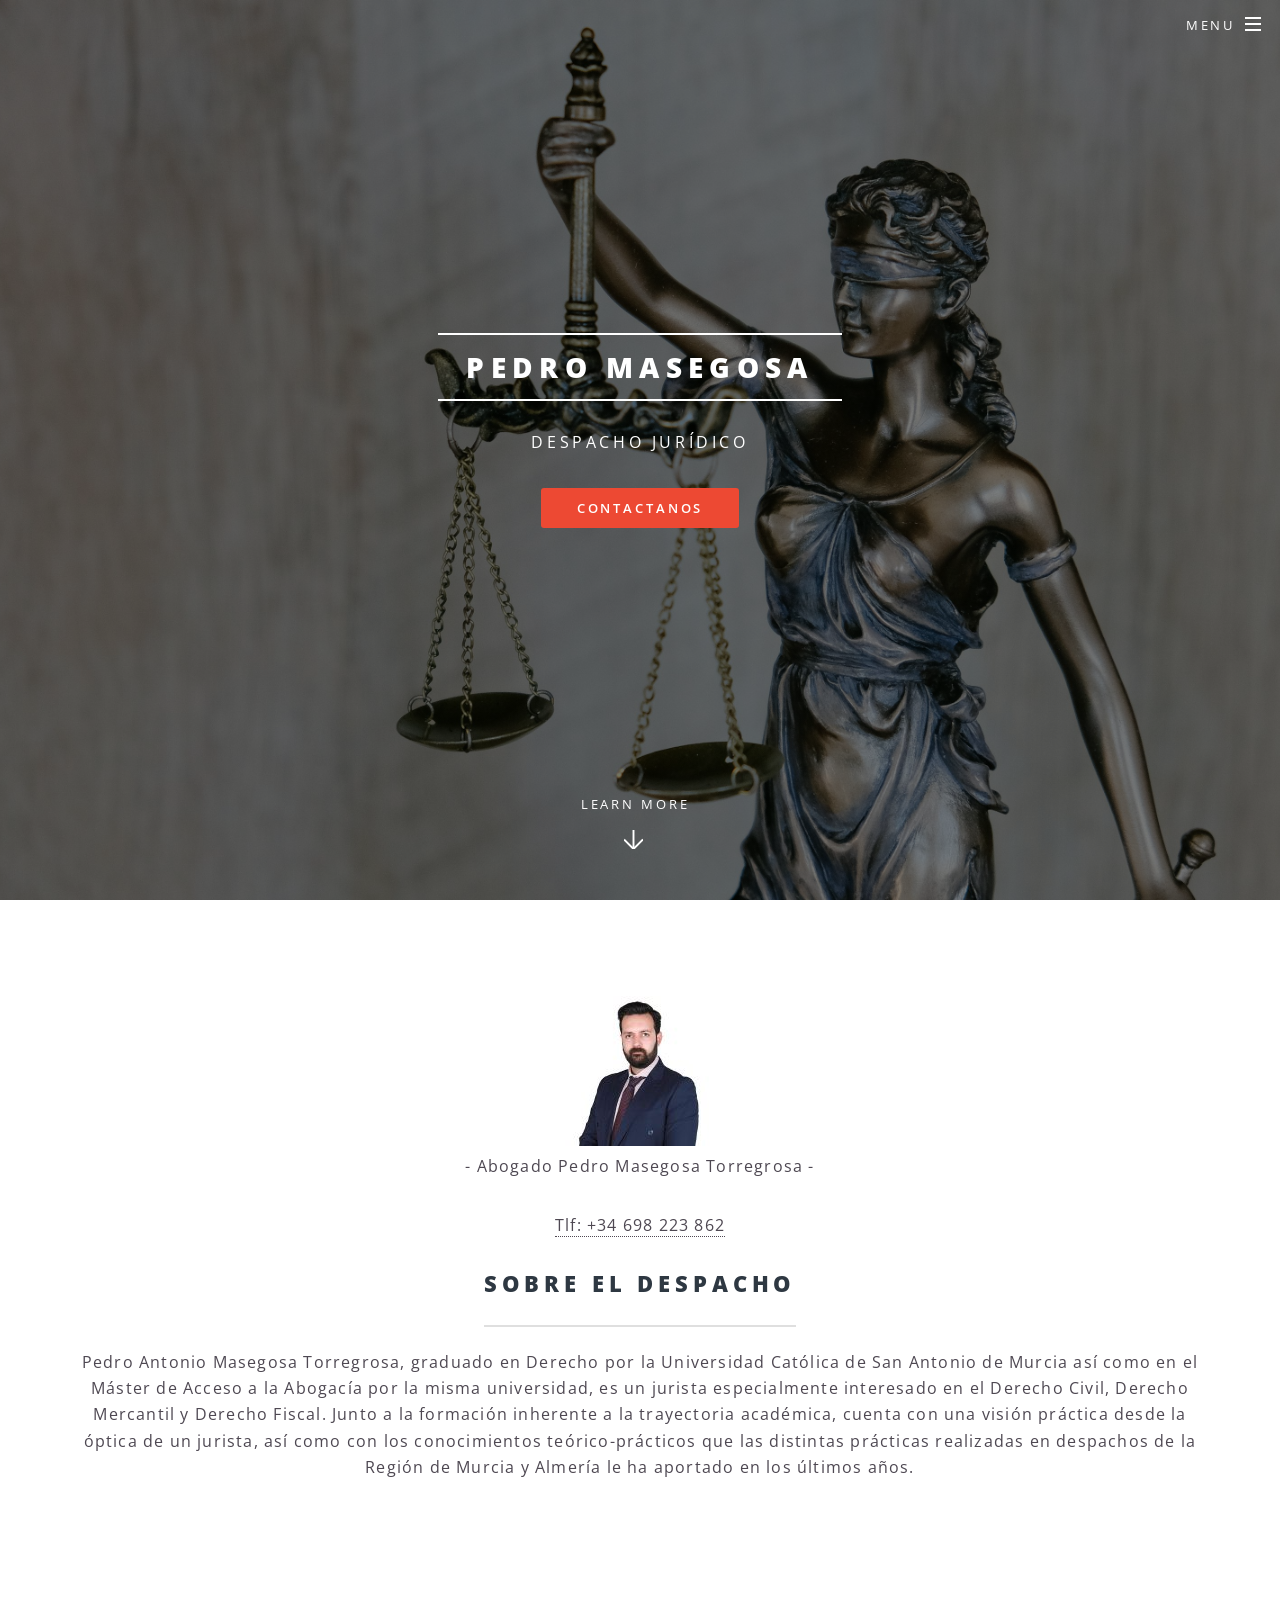
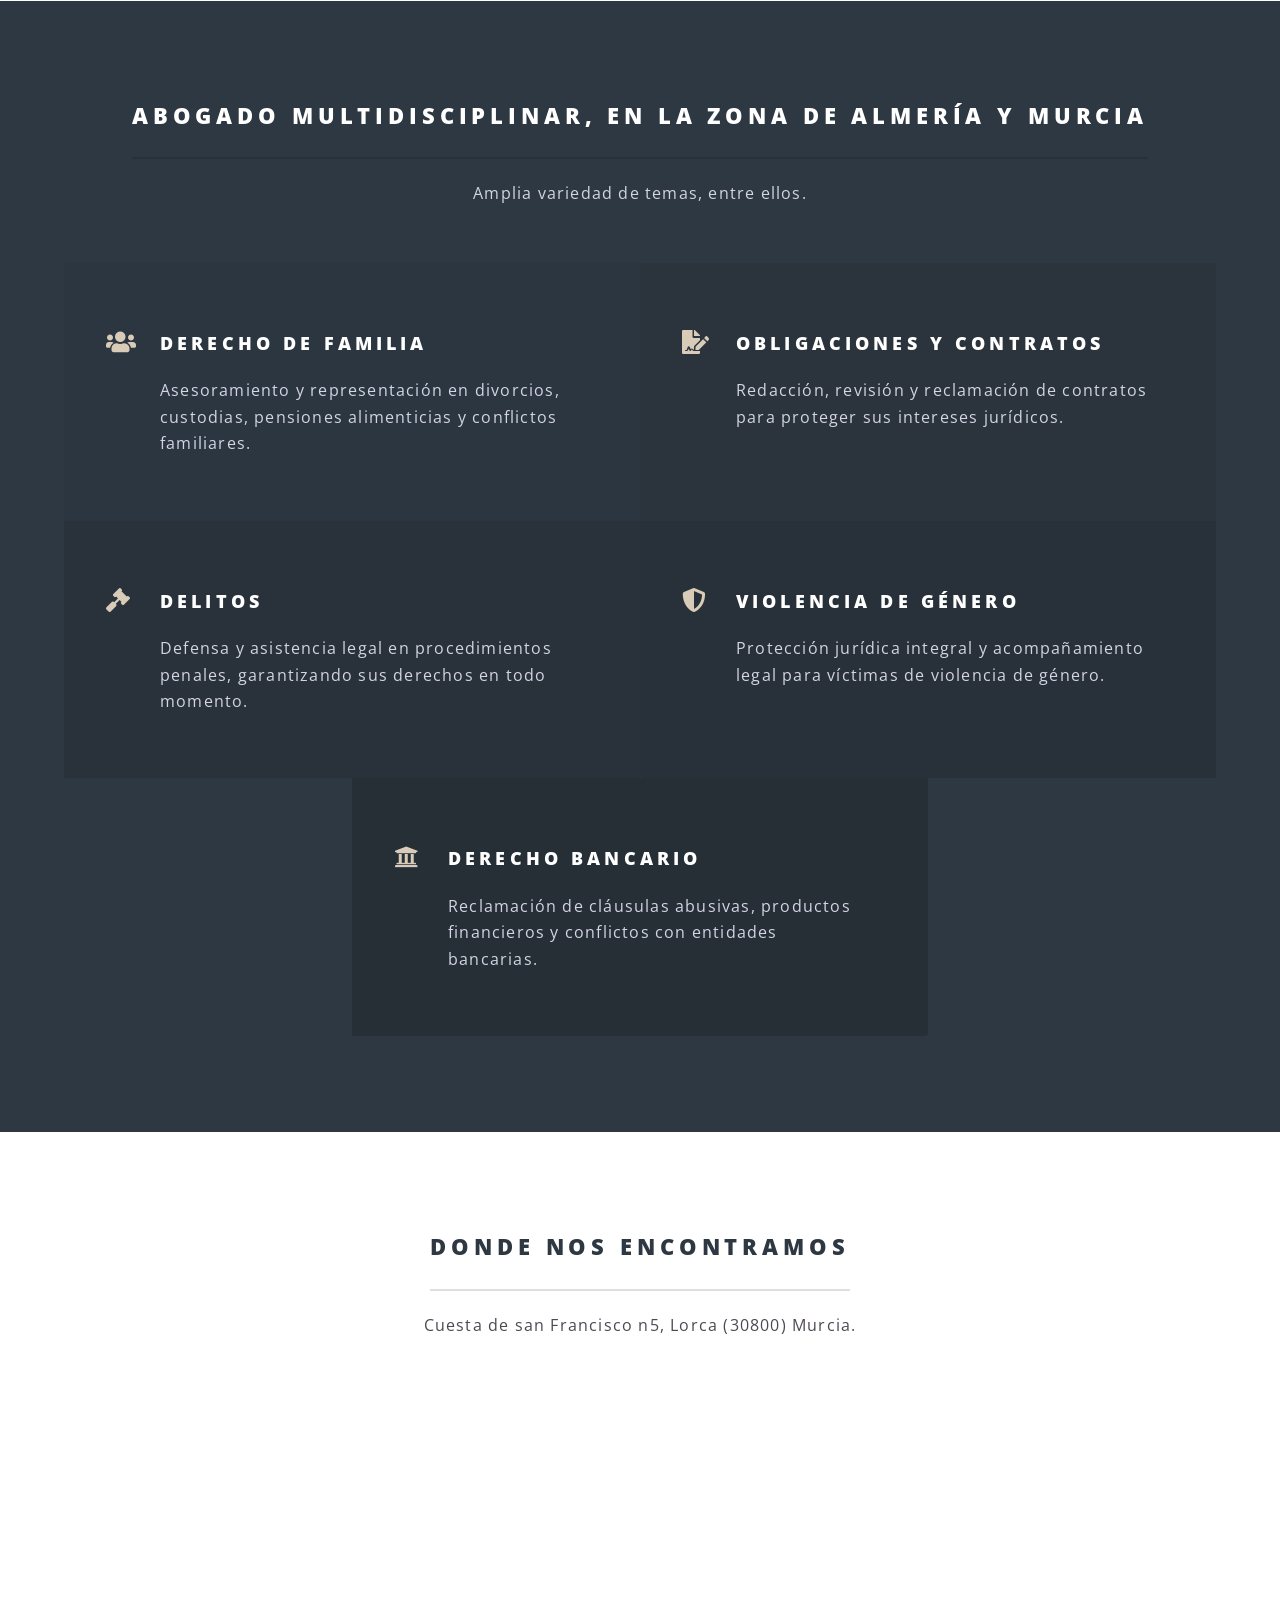
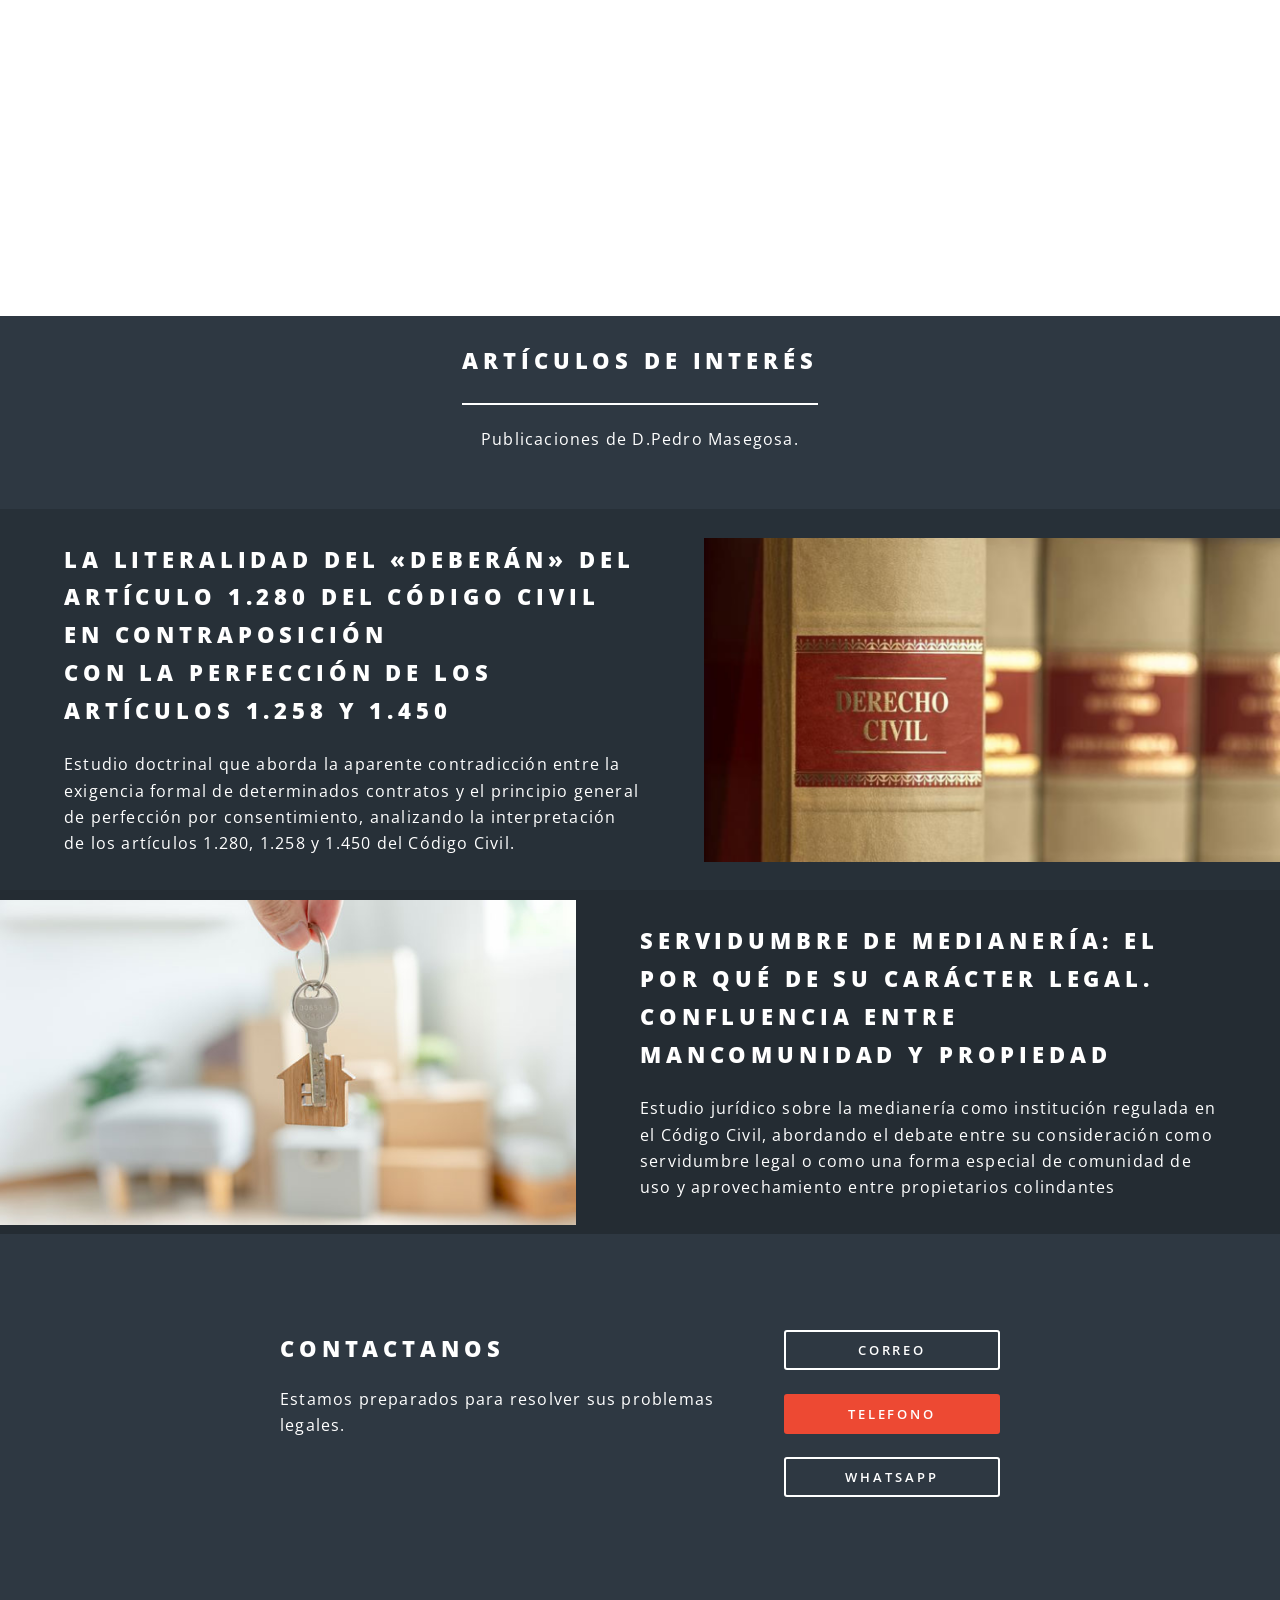
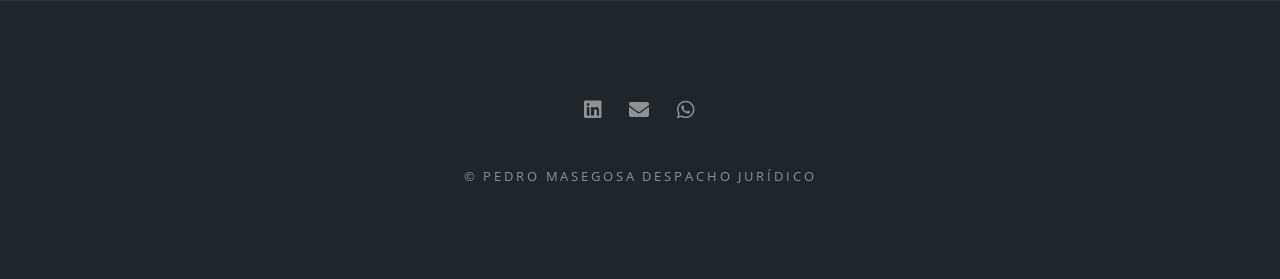
==== WebPedroMasegosa/index.html @ 1ee24683 "Add files via upload" ====
<!DOCTYPE HTML>
<!--
	Spectral by HTML5 UP
	html5up.net | @ajlkn
	Free for personal and commercial use under the CCA 3.0 license (html5up.net/license)
-->
<html>

<head>
	<title>Pedro Masegosa Abogado</title>
	<meta charset="utf-8" />
	<meta name="viewport" content="width=device-width, initial-scale=1, user-scalable=no" />
	<link rel="stylesheet" href="assets/css/main.css" />
	<noscript>
		<link rel="stylesheet" href="assets/css/noscript.css" />
	</noscript>
</head>

<body class="landing is-preload">

	<!-- Page Wrapper -->
	<div id="page-wrapper">

		<!-- Header -->
		<header id="header" class="alt">
			<h1>
				<a href="index.html" class="logo">
					<img src="images/logo1.png" alt="Pedro Masegosa - Despacho Jurídico" />
				</a>
			</h1>
			<nav id="nav">
				<ul>
					<li class="special">
						<a href="#menu" class="menuToggle"><span>Menu</span></a>
						<div id="menu">
							<ul>
								<li><a href="index.html" class="scrolly">Home</a></li>
								<li><a href="#one" class="scrolly">Sobre el despacho</a></li>
								<li><a href="#three" class="scrolly">Servicios</a></li>
								<li><a href="#ubicacion" class="scrolly">Ubicación</a></li>
								<li><a href="#two" class="scrolly">Artículos</a></li>
								<li><a href="#cta" class="scrolly">Contacto</a></li>
							</ul>
						</div>
					</li>
				</ul>
			</nav>
		</header>

		<!-- Banner -->
		<section id="banner">
			<div class="inner">
				<h2>Pedro Masegosa</h2>
				<p>Despacho Jurídico</p>
				<ul class="actions special">
					<li><a href="#cta" class="button primary scrolly">Contactanos</a></li>
				</ul>
			</div>
			<a href="#one" class="more scrolly">Learn More</a>
		</section>

		<!-- One -->
		<section id="one" class="wrapper style5 special">
			<div class="inner">
				<div class="image"><img src="images/pedro.jpg" alt="" /></div>
				<p>- Abogado Pedro Masegosa Torregrosa -</p>
				<h8>
					<a href="tel:+34698223862">Tlf: +34 698 223 862</a>
				</h8>
			</div>
			<br>
			<div class="inner">
				<header class="major">
					<h2>Sobre el despacho</h2>
					<p>Pedro Antonio Masegosa Torregrosa, graduado en Derecho por la Universidad Católica de San Antonio
						de Murcia así como en el Máster de Acceso a la Abogacía por la misma universidad, es un jurista
						especialmente interesado en el Derecho Civil, Derecho Mercantil y Derecho Fiscal.
						Junto a la formación inherente a la trayectoria académica, cuenta con una visión práctica desde
						la óptica de un jurista, así como con los conocimientos teórico-prácticos que las distintas
						prácticas realizadas en despachos de la Región de Murcia y Almería le ha aportado en los últimos
						años.<br />
				</header>

			</div>

		</section>



		<!-- Three -->
		<section id="three" class="wrapper style3 special">
			<div class="inner">
				<header class="major">
					<h2>Abogado multidisciplinar, en la zona de Almería y Murcia</h2>
					<p>Amplia variedad de temas, entre ellos.</p>
				</header>
				<ul class="features">
					<li class="icon solid fa-users">
						<h3>Derecho de Familia</h3>
						<p>Asesoramiento y representación en divorcios, custodias, pensiones alimenticias y conflictos
							familiares.</p>
					</li>
					<li class="icon solid fa-file-signature">
						<h3>Obligaciones y contratos</h3>
						<p>Redacción, revisión y reclamación de contratos para proteger sus intereses jurídicos.</p>
					</li>
					<li class="icon solid fa-gavel">
						<h3>Delitos</h3>
						<p>Defensa y asistencia legal en procedimientos penales, garantizando sus derechos en todo
							momento.</p>
					</li>
					<li class="icon solid fa-shield-alt">
						<h3>Violencia de género</h3>
						<p>Protección jurídica integral y acompañamiento legal para víctimas de violencia de género.</p>
					</li>
					<li class="icon solid fa-university">
						<h3>Derecho Bancario</h3>
						<p>Reclamación de cláusulas abusivas, productos financieros y conflictos con entidades
							bancarias.</p>
					</li>

				</ul>
			</div>
		</section>

		<!-- Mapa -->
		<section id="ubicacion" class="wrapper style5 special">

			<div class="inner">
				<header class="major">
					<h2>Donde nos encontramos</h2>
					<p>Cuesta de san Francisco n5, Lorca (30800) Murcia.<br />
				</header>


				<iframe src="https://www.google.com/maps?q=Cuesta+de+San+Francisco+5,+30800+Lorca,+Murcia&output=embed"
					width="100%" height="450" style="border:0;" allowfullscreen="" loading="lazy"
					referrerpolicy="no-referrer-when-downgrade">
				</iframe>
			</div>

		</section>

		<!-- Two -->
		<section id="two" class="wrapper alt style2">
			<div class="inner">
				<br>
				<header class="major centrado">
					<h2>Artículos de interés</h2>
					<p>Publicaciones de D.Pedro Masegosa.<br /></p>
				</header>
			</div>
			<section class="spotlight">
				<div class="image"><a
						href="https://www.economistjurist.es/articulos-juridicos-destacados/la-literalidad-del-deberan-del-articulo-1-280-del-codigo-civil-en-contraposicion-con-la-perfeccion-de-los-articulos-1-258-y-1-450/"
						target="_blank" rel="noopener noreferrer">
						<img src="images/art1.png" alt="Artículo jurídico de Pedro Masegosa" />
					</a></div>
				<div class="content">
					<a href="https://www.economistjurist.es/articulos-juridicos-destacados/la-literalidad-del-deberan-del-articulo-1-280-del-codigo-civil-en-contraposicion-con-la-perfeccion-de-los-articulos-1-258-y-1-450/"
						target="_blank" rel="noopener noreferrer">
						<h2>La literalidad del «deberán» del artículo 1.280 del Código Civil en contraposición<br />
							con la perfección de los artículos 1.258 y 1.450<br />
						</h2>
						<p>Estudio doctrinal que aborda la aparente contradicción entre la exigencia formal de
							determinados contratos y el principio general de perfección por consentimiento, analizando
							la interpretación de los artículos 1.280, 1.258 y 1.450 del Código Civil.</p>
					</a>

				</div>
			</section>
			<section class="spotlight">
				<div class="image"><a
						href="https://www.legaltoday.com/practica-juridica/derecho-civil/civil/servidumbre-de-medianeria-el-por-que-de-su-caracter-legal-confluencia-entre-mancomunidad-y-propiedad-2023-03-24/"
						target="_blank" rel="noopener noreferrer">
						<img src="images/art2.jpg" alt="Artículo jurídico de Pedro Masegosa" />
					</a></div>
				<div class="content">
					<a href="https://www.legaltoday.com/practica-juridica/derecho-civil/civil/servidumbre-de-medianeria-el-por-que-de-su-caracter-legal-confluencia-entre-mancomunidad-y-propiedad-2023-03-24/"
						target="_blank" rel="noopener noreferrer">
						<h2>Servidumbre de medianería: el por qué de su carácter legal.<br />
							Confluencia entre mancomunidad y propiedad<br />
						</h2>
						<p>Estudio jurídico sobre la medianería como institución regulada en el Código Civil, abordando
							el debate entre su consideración como servidumbre legal o como una forma especial de
							comunidad de uso y aprovechamiento entre propietarios colindantes</p>
					</a>

				</div>
			</section>

		</section>

		<!-- CTA -->
		<section id="cta" class="wrapper style4">
			<div class="inner">
				<header>
					<h2>Contactanos</h2>
					<p>Estamos preparados para resolver sus problemas legales.</p>
				</header>
				<ul class="actions stacked">
					<li><a href="mailto:mailto:pedroo97mt@hotmail.com" class="button fit">Correo</a></li>
					<li><a href="tel:+34698223862" class="button fit primary">Telefono</a></li>
					<li><a href="https://wa.me/34698223862" class="button fit"><span class="label">WhatsApp</span></a>
					</li>
				</ul>
			</div>
		</section>

		<!-- Footer -->
		<footer id="footer">
			<ul class="icons">
				<li><a href="https://es.linkedin.com/in/pedro-antonio-masegosa-torregrosa-b6b642181"
						class="icon brands fa-linkedin"><span class="label">Twitter</span></a></li>
				<li><a href="mailto:mailto:pedroo97mt@hotmail.com" class="icon solid fa-envelope"><span
							class="label">Email</span></a></li>
				<li><a href="https://wa.me/34698223862" class="icon brands fa-whatsapp"><span
							class="label">WhatsApp</span></a></li>
			</ul>
			<ul class="copyright">
				<li>&copy; Pedro Masegosa Despacho Jurídico</li>

			</ul>
		</footer>

	</div>

	<!-- Scripts -->
	<script src="assets/js/jquery.min.js"></script>
	<script src="assets/js/jquery.scrollex.min.js"></script>
	<script src="assets/js/jquery.scrolly.min.js"></script>
	<script src="assets/js/browser.min.js"></script>
	<script src="assets/js/breakpoints.min.js"></script>
	<script src="assets/js/util.js"></script>
	<script src="assets/js/main.js"></script>

</body>

</html>
---- WebPedroMasegosa/assets/css/main.css ----
@import url(fontawesome-all.min.css);
@import url("https://fonts.googleapis.com/css?family=Open+Sans:400,400italic,600,600italic,800,800italic");

/*
	Spectral by HTML5 UP
	html5up.net | @ajlkn
	Free for personal and commercial use under the CCA 3.0 license (html5up.net/license)
*/

html,
body,
div,
span,
applet,
object,
iframe,
h1,
h2,
h3,
h4,
h5,
h6,
p,
blockquote,
pre,
a,
abbr,
acronym,
address,
big,
cite,
code,
del,
dfn,
em,
img,
ins,
kbd,
q,
s,
samp,
small,
strike,
strong,
sub,
sup,
tt,
var,
b,
u,
i,
center,
dl,
dt,
dd,
ol,
ul,
li,
fieldset,
form,
label,
legend,
table,
caption,
tbody,
tfoot,
thead,
tr,
th,
td,
article,
aside,
canvas,
details,
embed,
figure,
figcaption,
footer,
header,
hgroup,
menu,
nav,
output,
ruby,
section,
summary,
time,
mark,
audio,
video {
	margin: 0;
	padding: 0;
	border: 0;
	font-size: 100%;
	font: inherit;
	vertical-align: baseline;
}

article,
aside,
details,
figcaption,
figure,
footer,
header,
hgroup,
menu,
nav,
section {
	display: block;
}

body {
	line-height: 1;
}

ol,
ul {
	list-style: none;
}

blockquote,
q {
	quotes: none;
}

blockquote:before,
blockquote:after,
q:before,
q:after {
	content: '';
	content: none;
}

table {
	border-collapse: collapse;
	border-spacing: 0;
}

body {
	-webkit-text-size-adjust: none;
}

mark {
	background-color: transparent;
	color: inherit;
}

input::-moz-focus-inner {
	border: 0;
	padding: 0;
}

input,
select,
textarea {
	-moz-appearance: none;
	-webkit-appearance: none;
	-ms-appearance: none;
	appearance: none;
}

/* Basic */

@-ms-viewport {
	width: device-width;
}

html {
	box-sizing: border-box;
}

*,
*:before,
*:after {
	box-sizing: inherit;
}

body {
	background: #2e3842;
}

body.is-preload *,
body.is-preload *:before,
body.is-preload *:after {
	-moz-animation: none !important;
	-webkit-animation: none !important;
	-ms-animation: none !important;
	animation: none !important;
	-moz-transition: none !important;
	-webkit-transition: none !important;
	-ms-transition: none !important;
	transition: none !important;
}

body,
input,
select,
textarea {
	color: #fff;
	font-family: "Open Sans", Helvetica, sans-serif;
	font-size: 15pt;
	font-weight: 400;
	letter-spacing: 0.075em;
	line-height: 1.65em;
}

@media screen and (max-width: 1680px) {

	body,
	input,
	select,
	textarea {
		font-size: 13pt;
	}

}

@media screen and (max-width: 1280px) {

	body,
	input,
	select,
	textarea {
		font-size: 12pt;
	}

}

@media screen and (max-width: 736px) {

	body,
	input,
	select,
	textarea {
		font-size: 11pt;
		letter-spacing: 0.0375em;
	}

}

a {
	-moz-transition: color 0.2s ease, border-bottom-color 0.2s ease;
	-webkit-transition: color 0.2s ease, border-bottom-color 0.2s ease;
	-ms-transition: color 0.2s ease, border-bottom-color 0.2s ease;
	transition: color 0.2s ease, border-bottom-color 0.2s ease;
	border-bottom: dotted 1px;
	color: inherit;
	text-decoration: none;
}

a:hover {
	border-bottom-color: transparent;
}

strong,
b {
	color: #fff;
	font-weight: 600;
}

em,
i {
	font-style: italic;
}

p {
	margin: 0 0 2em 0;
}

h1,
h2,
h3,
h4,
h5,
h6 {
	color: #fff;
	font-weight: 800;
	letter-spacing: 0.225em;
	line-height: 1em;
	margin: 0 0 1em 0;
	text-transform: uppercase;
}

h1 a,
h2 a,
h3 a,
h4 a,
h5 a,
h6 a {
	color: inherit;
	text-decoration: none;
}

h2 {
	font-size: 1.35em;
	line-height: 1.75em;
}

@media screen and (max-width: 736px) {

	h2 {
		font-size: 1.1em;
		line-height: 1.65em;
	}

}

h3 {
	font-size: 1.15em;
	line-height: 1.75em;
}

@media screen and (max-width: 736px) {

	h3 {
		font-size: 1em;
		line-height: 1.65em;
	}

}

h4 {
	font-size: 1em;
	line-height: 1.5em;
}

h5 {
	font-size: 0.8em;
	line-height: 1.5em;
}

h6 {
	font-size: 0.7em;
	line-height: 1.5em;
}

sub {
	font-size: 0.8em;
	position: relative;
	top: 0.5em;
}

sup {
	font-size: 0.8em;
	position: relative;
	top: -0.5em;
}

hr {
	border: 0;
	border-bottom: solid 2px #fff;
	margin: 3em 0;
}

hr.major {
	margin: 4.5em 0;
}

.centrado {
	text-align: center;
}

blockquote {
	border-left: solid 4px #fff;
	font-style: italic;
	margin: 0 0 2em 0;
	padding: 0.5em 0 0.5em 2em;
}

code {
	background: rgba(144, 144, 144, 0.25);
	border-radius: 3px;
	font-family: "Courier New", monospace;
	font-size: 0.9em;
	letter-spacing: 0;
	margin: 0 0.25em;
	padding: 0.25em 0.65em;
}

pre {
	-webkit-overflow-scrolling: touch;
	font-family: "Courier New", monospace;
	font-size: 0.9em;
	margin: 0 0 2em 0;
}

pre code {
	display: block;
	line-height: 1.75em;
	padding: 1em 1.5em;
	overflow-x: auto;
}

.align-left {
	text-align: left;
}

.align-center {
	text-align: center;
}

.align-right {
	text-align: right;
}

/* Row */

.row {
	display: flex;
	flex-wrap: wrap;
	box-sizing: border-box;
	align-items: stretch;
}

.row>* {
	box-sizing: border-box;
}

.row.gtr-uniform>*> :last-child {
	margin-bottom: 0;
}

.row.aln-left {
	justify-content: flex-start;
}

.row.aln-center {
	justify-content: center;
}

.row.aln-right {
	justify-content: flex-end;
}

.row.aln-top {
	align-items: flex-start;
}

.row.aln-middle {
	align-items: center;
}

.row.aln-bottom {
	align-items: flex-end;
}

.row>.imp {
	order: -1;
}

.row>.col-1 {
	width: 8.33333%;
}

.row>.off-1 {
	margin-left: 8.33333%;
}

.row>.col-2 {
	width: 16.66667%;
}

.row>.off-2 {
	margin-left: 16.66667%;
}

.row>.col-3 {
	width: 25%;
}

.row>.off-3 {
	margin-left: 25%;
}

.row>.col-4 {
	width: 33.33333%;
}

.row>.off-4 {
	margin-left: 33.33333%;
}

.row>.col-5 {
	width: 41.66667%;
}

.row>.off-5 {
	margin-left: 41.66667%;
}

.row>.col-6 {
	width: 50%;
}

.row>.off-6 {
	margin-left: 50%;
}

.row>.col-7 {
	width: 58.33333%;
}

.row>.off-7 {
	margin-left: 58.33333%;
}

.row>.col-8 {
	width: 66.66667%;
}

.row>.off-8 {
	margin-left: 66.66667%;
}

.row>.col-9 {
	width: 75%;
}

.row>.off-9 {
	margin-left: 75%;
}

.row>.col-10 {
	width: 83.33333%;
}

.row>.off-10 {
	margin-left: 83.33333%;
}

.row>.col-11 {
	width: 91.66667%;
}

.row>.off-11 {
	margin-left: 91.66667%;
}

.row>.col-12 {
	width: 100%;
}

.row>.off-12 {
	margin-left: 100%;
}

.row.gtr-0 {
	margin-top: 0;
	margin-left: 0em;
}

.row.gtr-0>* {
	padding: 0 0 0 0em;
}

.row.gtr-0.gtr-uniform {
	margin-top: 0em;
}

.row.gtr-0.gtr-uniform>* {
	padding-top: 0em;
}

.row.gtr-25 {
	margin-top: 0;
	margin-left: -0.375em;
}

.row.gtr-25>* {
	padding: 0 0 0 0.375em;
}

.row.gtr-25.gtr-uniform {
	margin-top: -0.375em;
}

.row.gtr-25.gtr-uniform>* {
	padding-top: 0.375em;
}

.row.gtr-50 {
	margin-top: 0;
	margin-left: -0.75em;
}

.row.gtr-50>* {
	padding: 0 0 0 0.75em;
}

.row.gtr-50.gtr-uniform {
	margin-top: -0.75em;
}

.row.gtr-50.gtr-uniform>* {
	padding-top: 0.75em;
}

.row {
	margin-top: 0;
	margin-left: -1.5em;
}

.row>* {
	padding: 0 0 0 1.5em;
}

.row.gtr-uniform {
	margin-top: -1.5em;
}

.row.gtr-uniform>* {
	padding-top: 1.5em;
}

.row.gtr-150 {
	margin-top: 0;
	margin-left: -2.25em;
}

.row.gtr-150>* {
	padding: 0 0 0 2.25em;
}

.row.gtr-150.gtr-uniform {
	margin-top: -2.25em;
}

.row.gtr-150.gtr-uniform>* {
	padding-top: 2.25em;
}

.row.gtr-200 {
	margin-top: 0;
	margin-left: -3em;
}

.row.gtr-200>* {
	padding: 0 0 0 3em;
}

.row.gtr-200.gtr-uniform {
	margin-top: -3em;
}

.row.gtr-200.gtr-uniform>* {
	padding-top: 3em;
}

@media screen and (max-width: 1680px) {

	.row {
		display: flex;
		flex-wrap: wrap;
		box-sizing: border-box;
		align-items: stretch;
	}

	.row>* {
		box-sizing: border-box;
	}

	.row.gtr-uniform>*> :last-child {
		margin-bottom: 0;
	}

	.row.aln-left {
		justify-content: flex-start;
	}

	.row.aln-center {
		justify-content: center;
	}

	.row.aln-right {
		justify-content: flex-end;
	}

	.row.aln-top {
		align-items: flex-start;
	}

	.row.aln-middle {
		align-items: center;
	}

	.row.aln-bottom {
		align-items: flex-end;
	}

	.row>.imp-xlarge {
		order: -1;
	}

	.row>.col-1-xlarge {
		width: 8.33333%;
	}

	.row>.off-1-xlarge {
		margin-left: 8.33333%;
	}

	.row>.col-2-xlarge {
		width: 16.66667%;
	}

	.row>.off-2-xlarge {
		margin-left: 16.66667%;
	}

	.row>.col-3-xlarge {
		width: 25%;
	}

	.row>.off-3-xlarge {
		margin-left: 25%;
	}

	.row>.col-4-xlarge {
		width: 33.33333%;
	}

	.row>.off-4-xlarge {
		margin-left: 33.33333%;
	}

	.row>.col-5-xlarge {
		width: 41.66667%;
	}

	.row>.off-5-xlarge {
		margin-left: 41.66667%;
	}

	.row>.col-6-xlarge {
		width: 50%;
	}

	.row>.off-6-xlarge {
		margin-left: 50%;
	}

	.row>.col-7-xlarge {
		width: 58.33333%;
	}

	.row>.off-7-xlarge {
		margin-left: 58.33333%;
	}

	.row>.col-8-xlarge {
		width: 66.66667%;
	}

	.row>.off-8-xlarge {
		margin-left: 66.66667%;
	}

	.row>.col-9-xlarge {
		width: 75%;
	}

	.row>.off-9-xlarge {
		margin-left: 75%;
	}

	.row>.col-10-xlarge {
		width: 83.33333%;
	}

	.row>.off-10-xlarge {
		margin-left: 83.33333%;
	}

	.row>.col-11-xlarge {
		width: 91.66667%;
	}

	.row>.off-11-xlarge {
		margin-left: 91.66667%;
	}

	.row>.col-12-xlarge {
		width: 100%;
	}

	.row>.off-12-xlarge {
		margin-left: 100%;
	}

	.row.gtr-0 {
		margin-top: 0;
		margin-left: 0em;
	}

	.row.gtr-0>* {
		padding: 0 0 0 0em;
	}

	.row.gtr-0.gtr-uniform {
		margin-top: 0em;
	}

	.row.gtr-0.gtr-uniform>* {
		padding-top: 0em;
	}

	.row.gtr-25 {
		margin-top: 0;
		margin-left: -0.375em;
	}

	.row.gtr-25>* {
		padding: 0 0 0 0.375em;
	}

	.row.gtr-25.gtr-uniform {
		margin-top: -0.375em;
	}

	.row.gtr-25.gtr-uniform>* {
		padding-top: 0.375em;
	}

	.row.gtr-50 {
		margin-top: 0;
		margin-left: -0.75em;
	}

	.row.gtr-50>* {
		padding: 0 0 0 0.75em;
	}

	.row.gtr-50.gtr-uniform {
		margin-top: -0.75em;
	}

	.row.gtr-50.gtr-uniform>* {
		padding-top: 0.75em;
	}

	.row {
		margin-top: 0;
		margin-left: -1.5em;
	}

	.row>* {
		padding: 0 0 0 1.5em;
	}

	.row.gtr-uniform {
		margin-top: -1.5em;
	}

	.row.gtr-uniform>* {
		padding-top: 1.5em;
	}

	.row.gtr-150 {
		margin-top: 0;
		margin-left: -2.25em;
	}

	.row.gtr-150>* {
		padding: 0 0 0 2.25em;
	}

	.row.gtr-150.gtr-uniform {
		margin-top: -2.25em;
	}

	.row.gtr-150.gtr-uniform>* {
		padding-top: 2.25em;
	}

	.row.gtr-200 {
		margin-top: 0;
		margin-left: -3em;
	}

	.row.gtr-200>* {
		padding: 0 0 0 3em;
	}

	.row.gtr-200.gtr-uniform {
		margin-top: -3em;
	}

	.row.gtr-200.gtr-uniform>* {
		padding-top: 3em;
	}

}

@media screen and (max-width: 1280px) {

	.row {
		display: flex;
		flex-wrap: wrap;
		box-sizing: border-box;
		align-items: stretch;
	}

	.row>* {
		box-sizing: border-box;
	}

	.row.gtr-uniform>*> :last-child {
		margin-bottom: 0;
	}

	.row.aln-left {
		justify-content: flex-start;
	}

	.row.aln-center {
		justify-content: center;
	}

	.row.aln-right {
		justify-content: flex-end;
	}

	.row.aln-top {
		align-items: flex-start;
	}

	.row.aln-middle {
		align-items: center;
	}

	.row.aln-bottom {
		align-items: flex-end;
	}

	.row>.imp-large {
		order: -1;
	}

	.row>.col-1-large {
		width: 8.33333%;
	}

	.row>.off-1-large {
		margin-left: 8.33333%;
	}

	.row>.col-2-large {
		width: 16.66667%;
	}

	.row>.off-2-large {
		margin-left: 16.66667%;
	}

	.row>.col-3-large {
		width: 25%;
	}

	.row>.off-3-large {
		margin-left: 25%;
	}

	.row>.col-4-large {
		width: 33.33333%;
	}

	.row>.off-4-large {
		margin-left: 33.33333%;
	}

	.row>.col-5-large {
		width: 41.66667%;
	}

	.row>.off-5-large {
		margin-left: 41.66667%;
	}

	.row>.col-6-large {
		width: 50%;
	}

	.row>.off-6-large {
		margin-left: 50%;
	}

	.row>.col-7-large {
		width: 58.33333%;
	}

	.row>.off-7-large {
		margin-left: 58.33333%;
	}

	.row>.col-8-large {
		width: 66.66667%;
	}

	.row>.off-8-large {
		margin-left: 66.66667%;
	}

	.row>.col-9-large {
		width: 75%;
	}

	.row>.off-9-large {
		margin-left: 75%;
	}

	.row>.col-10-large {
		width: 83.33333%;
	}

	.row>.off-10-large {
		margin-left: 83.33333%;
	}

	.row>.col-11-large {
		width: 91.66667%;
	}

	.row>.off-11-large {
		margin-left: 91.66667%;
	}

	.row>.col-12-large {
		width: 100%;
	}

	.row>.off-12-large {
		margin-left: 100%;
	}

	.row.gtr-0 {
		margin-top: 0;
		margin-left: 0em;
	}

	.row.gtr-0>* {
		padding: 0 0 0 0em;
	}

	.row.gtr-0.gtr-uniform {
		margin-top: 0em;
	}

	.row.gtr-0.gtr-uniform>* {
		padding-top: 0em;
	}

	.row.gtr-25 {
		margin-top: 0;
		margin-left: -0.375em;
	}

	.row.gtr-25>* {
		padding: 0 0 0 0.375em;
	}

	.row.gtr-25.gtr-uniform {
		margin-top: -0.375em;
	}

	.row.gtr-25.gtr-uniform>* {
		padding-top: 0.375em;
	}

	.row.gtr-50 {
		margin-top: 0;
		margin-left: -0.75em;
	}

	.row.gtr-50>* {
		padding: 0 0 0 0.75em;
	}

	.row.gtr-50.gtr-uniform {
		margin-top: -0.75em;
	}

	.row.gtr-50.gtr-uniform>* {
		padding-top: 0.75em;
	}

	.row {
		margin-top: 0;
		margin-left: -1.5em;
	}

	.row>* {
		padding: 0 0 0 1.5em;
	}

	.row.gtr-uniform {
		margin-top: -1.5em;
	}

	.row.gtr-uniform>* {
		padding-top: 1.5em;
	}

	.row.gtr-150 {
		margin-top: 0;
		margin-left: -2.25em;
	}

	.row.gtr-150>* {
		padding: 0 0 0 2.25em;
	}

	.row.gtr-150.gtr-uniform {
		margin-top: -2.25em;
	}

	.row.gtr-150.gtr-uniform>* {
		padding-top: 2.25em;
	}

	.row.gtr-200 {
		margin-top: 0;
		margin-left: -3em;
	}

	.row.gtr-200>* {
		padding: 0 0 0 3em;
	}

	.row.gtr-200.gtr-uniform {
		margin-top: -3em;
	}

	.row.gtr-200.gtr-uniform>* {
		padding-top: 3em;
	}

}

@media screen and (max-width: 980px) {

	.row {
		display: flex;
		flex-wrap: wrap;
		box-sizing: border-box;
		align-items: stretch;
	}

	.row>* {
		box-sizing: border-box;
	}

	.row.gtr-uniform>*> :last-child {
		margin-bottom: 0;
	}

	.row.aln-left {
		justify-content: flex-start;
	}

	.row.aln-center {
		justify-content: center;
	}

	.row.aln-right {
		justify-content: flex-end;
	}

	.row.aln-top {
		align-items: flex-start;
	}

	.row.aln-middle {
		align-items: center;
	}

	.row.aln-bottom {
		align-items: flex-end;
	}

	.row>.imp-medium {
		order: -1;
	}

	.row>.col-1-medium {
		width: 8.33333%;
	}

	.row>.off-1-medium {
		margin-left: 8.33333%;
	}

	.row>.col-2-medium {
		width: 16.66667%;
	}

	.row>.off-2-medium {
		margin-left: 16.66667%;
	}

	.row>.col-3-medium {
		width: 25%;
	}

	.row>.off-3-medium {
		margin-left: 25%;
	}

	.row>.col-4-medium {
		width: 33.33333%;
	}

	.row>.off-4-medium {
		margin-left: 33.33333%;
	}

	.row>.col-5-medium {
		width: 41.66667%;
	}

	.row>.off-5-medium {
		margin-left: 41.66667%;
	}

	.row>.col-6-medium {
		width: 50%;
	}

	.row>.off-6-medium {
		margin-left: 50%;
	}

	.row>.col-7-medium {
		width: 58.33333%;
	}

	.row>.off-7-medium {
		margin-left: 58.33333%;
	}

	.row>.col-8-medium {
		width: 66.66667%;
	}

	.row>.off-8-medium {
		margin-left: 66.66667%;
	}

	.row>.col-9-medium {
		width: 75%;
	}

	.row>.off-9-medium {
		margin-left: 75%;
	}

	.row>.col-10-medium {
		width: 83.33333%;
	}

	.row>.off-10-medium {
		margin-left: 83.33333%;
	}

	.row>.col-11-medium {
		width: 91.66667%;
	}

	.row>.off-11-medium {
		margin-left: 91.66667%;
	}

	.row>.col-12-medium {
		width: 100%;
	}

	.row>.off-12-medium {
		margin-left: 100%;
	}

	.row.gtr-0 {
		margin-top: 0;
		margin-left: 0em;
	}

	.row.gtr-0>* {
		padding: 0 0 0 0em;
	}

	.row.gtr-0.gtr-uniform {
		margin-top: 0em;
	}

	.row.gtr-0.gtr-uniform>* {
		padding-top: 0em;
	}

	.row.gtr-25 {
		margin-top: 0;
		margin-left: -0.375em;
	}

	.row.gtr-25>* {
		padding: 0 0 0 0.375em;
	}

	.row.gtr-25.gtr-uniform {
		margin-top: -0.375em;
	}

	.row.gtr-25.gtr-uniform>* {
		padding-top: 0.375em;
	}

	.row.gtr-50 {
		margin-top: 0;
		margin-left: -0.75em;
	}

	.row.gtr-50>* {
		padding: 0 0 0 0.75em;
	}

	.row.gtr-50.gtr-uniform {
		margin-top: -0.75em;
	}

	.row.gtr-50.gtr-uniform>* {
		padding-top: 0.75em;
	}

	.row {
		margin-top: 0;
		margin-left: -1.5em;
	}

	.row>* {
		padding: 0 0 0 1.5em;
	}

	.row.gtr-uniform {
		margin-top: -1.5em;
	}

	.row.gtr-uniform>* {
		padding-top: 1.5em;
	}

	.row.gtr-150 {
		margin-top: 0;
		margin-left: -2.25em;
	}

	.row.gtr-150>* {
		padding: 0 0 0 2.25em;
	}

	.row.gtr-150.gtr-uniform {
		margin-top: -2.25em;
	}

	.row.gtr-150.gtr-uniform>* {
		padding-top: 2.25em;
	}

	.row.gtr-200 {
		margin-top: 0;
		margin-left: -3em;
	}

	.row.gtr-200>* {
		padding: 0 0 0 3em;
	}

	.row.gtr-200.gtr-uniform {
		margin-top: -3em;
	}

	.row.gtr-200.gtr-uniform>* {
		padding-top: 3em;
	}

}

@media screen and (max-width: 736px) {

	.row {
		display: flex;
		flex-wrap: wrap;
		box-sizing: border-box;
		align-items: stretch;
	}

	.row>* {
		box-sizing: border-box;
	}

	.row.gtr-uniform>*> :last-child {
		margin-bottom: 0;
	}

	.row.aln-left {
		justify-content: flex-start;
	}

	.row.aln-center {
		justify-content: center;
	}

	.row.aln-right {
		justify-content: flex-end;
	}

	.row.aln-top {
		align-items: flex-start;
	}

	.row.aln-middle {
		align-items: center;
	}

	.row.aln-bottom {
		align-items: flex-end;
	}

	.row>.imp-small {
		order: -1;
	}

	.row>.col-1-small {
		width: 8.33333%;
	}

	.row>.off-1-small {
		margin-left: 8.33333%;
	}

	.row>.col-2-small {
		width: 16.66667%;
	}

	.row>.off-2-small {
		margin-left: 16.66667%;
	}

	.row>.col-3-small {
		width: 25%;
	}

	.row>.off-3-small {
		margin-left: 25%;
	}

	.row>.col-4-small {
		width: 33.33333%;
	}

	.row>.off-4-small {
		margin-left: 33.33333%;
	}

	.row>.col-5-small {
		width: 41.66667%;
	}

	.row>.off-5-small {
		margin-left: 41.66667%;
	}

	.row>.col-6-small {
		width: 50%;
	}

	.row>.off-6-small {
		margin-left: 50%;
	}

	.row>.col-7-small {
		width: 58.33333%;
	}

	.row>.off-7-small {
		margin-left: 58.33333%;
	}

	.row>.col-8-small {
		width: 66.66667%;
	}

	.row>.off-8-small {
		margin-left: 66.66667%;
	}

	.row>.col-9-small {
		width: 75%;
	}

	.row>.off-9-small {
		margin-left: 75%;
	}

	.row>.col-10-small {
		width: 83.33333%;
	}

	.row>.off-10-small {
		margin-left: 83.33333%;
	}

	.row>.col-11-small {
		width: 91.66667%;
	}

	.row>.off-11-small {
		margin-left: 91.66667%;
	}

	.row>.col-12-small {
		width: 100%;
	}

	.row>.off-12-small {
		margin-left: 100%;
	}

	.row.gtr-0 {
		margin-top: 0;
		margin-left: 0em;
	}

	.row.gtr-0>* {
		padding: 0 0 0 0em;
	}

	.row.gtr-0.gtr-uniform {
		margin-top: 0em;
	}

	.row.gtr-0.gtr-uniform>* {
		padding-top: 0em;
	}

	.row.gtr-25 {
		margin-top: 0;
		margin-left: -0.375em;
	}

	.row.gtr-25>* {
		padding: 0 0 0 0.375em;
	}

	.row.gtr-25.gtr-uniform {
		margin-top: -0.375em;
	}

	.row.gtr-25.gtr-uniform>* {
		padding-top: 0.375em;
	}

	.row.gtr-50 {
		margin-top: 0;
		margin-left: -0.75em;
	}

	.row.gtr-50>* {
		padding: 0 0 0 0.75em;
	}

	.row.gtr-50.gtr-uniform {
		margin-top: -0.75em;
	}

	.row.gtr-50.gtr-uniform>* {
		padding-top: 0.75em;
	}

	.row {
		margin-top: 0;
		margin-left: -1.5em;
	}

	.row>* {
		padding: 0 0 0 1.5em;
	}

	.row.gtr-uniform {
		margin-top: -1.5em;
	}

	.row.gtr-uniform>* {
		padding-top: 1.5em;
	}

	.row.gtr-150 {
		margin-top: 0;
		margin-left: -2.25em;
	}

	.row.gtr-150>* {
		padding: 0 0 0 2.25em;
	}

	.row.gtr-150.gtr-uniform {
		margin-top: -2.25em;
	}

	.row.gtr-150.gtr-uniform>* {
		padding-top: 2.25em;
	}

	.row.gtr-200 {
		margin-top: 0;
		margin-left: -3em;
	}

	.row.gtr-200>* {
		padding: 0 0 0 3em;
	}

	.row.gtr-200.gtr-uniform {
		margin-top: -3em;
	}

	.row.gtr-200.gtr-uniform>* {
		padding-top: 3em;
	}

}

@media screen and (max-width: 480px) {

	.row {
		display: flex;
		flex-wrap: wrap;
		box-sizing: border-box;
		align-items: stretch;
	}

	.row>* {
		box-sizing: border-box;
	}

	.row.gtr-uniform>*> :last-child {
		margin-bottom: 0;
	}

	.row.aln-left {
		justify-content: flex-start;
	}

	.row.aln-center {
		justify-content: center;
	}

	.row.aln-right {
		justify-content: flex-end;
	}

	.row.aln-top {
		align-items: flex-start;
	}

	.row.aln-middle {
		align-items: center;
	}

	.row.aln-bottom {
		align-items: flex-end;
	}

	.row>.imp-xsmall {
		order: -1;
	}

	.row>.col-1-xsmall {
		width: 8.33333%;
	}

	.row>.off-1-xsmall {
		margin-left: 8.33333%;
	}

	.row>.col-2-xsmall {
		width: 16.66667%;
	}

	.row>.off-2-xsmall {
		margin-left: 16.66667%;
	}

	.row>.col-3-xsmall {
		width: 25%;
	}

	.row>.off-3-xsmall {
		margin-left: 25%;
	}

	.row>.col-4-xsmall {
		width: 33.33333%;
	}

	.row>.off-4-xsmall {
		margin-left: 33.33333%;
	}

	.row>.col-5-xsmall {
		width: 41.66667%;
	}

	.row>.off-5-xsmall {
		margin-left: 41.66667%;
	}

	.row>.col-6-xsmall {
		width: 50%;
	}

	.row>.off-6-xsmall {
		margin-left: 50%;
	}

	.row>.col-7-xsmall {
		width: 58.33333%;
	}

	.row>.off-7-xsmall {
		margin-left: 58.33333%;
	}

	.row>.col-8-xsmall {
		width: 66.66667%;
	}

	.row>.off-8-xsmall {
		margin-left: 66.66667%;
	}

	.row>.col-9-xsmall {
		width: 75%;
	}

	.row>.off-9-xsmall {
		margin-left: 75%;
	}

	.row>.col-10-xsmall {
		width: 83.33333%;
	}

	.row>.off-10-xsmall {
		margin-left: 83.33333%;
	}

	.row>.col-11-xsmall {
		width: 91.66667%;
	}

	.row>.off-11-xsmall {
		margin-left: 91.66667%;
	}

	.row>.col-12-xsmall {
		width: 100%;
	}

	.row>.off-12-xsmall {
		margin-left: 100%;
	}

	.row.gtr-0 {
		margin-top: 0;
		margin-left: 0em;
	}

	.row.gtr-0>* {
		padding: 0 0 0 0em;
	}

	.row.gtr-0.gtr-uniform {
		margin-top: 0em;
	}

	.row.gtr-0.gtr-uniform>* {
		padding-top: 0em;
	}

	.row.gtr-25 {
		margin-top: 0;
		margin-left: -0.375em;
	}

	.row.gtr-25>* {
		padding: 0 0 0 0.375em;
	}

	.row.gtr-25.gtr-uniform {
		margin-top: -0.375em;
	}

	.row.gtr-25.gtr-uniform>* {
		padding-top: 0.375em;
	}

	.row.gtr-50 {
		margin-top: 0;
		margin-left: -0.75em;
	}

	.row.gtr-50>* {
		padding: 0 0 0 0.75em;
	}

	.row.gtr-50.gtr-uniform {
		margin-top: -0.75em;
	}

	.row.gtr-50.gtr-uniform>* {
		padding-top: 0.75em;
	}

	.row {
		margin-top: 0;
		margin-left: -1.5em;
	}

	.row>* {
		padding: 0 0 0 1.5em;
	}

	.row.gtr-uniform {
		margin-top: -1.5em;
	}

	.row.gtr-uniform>* {
		padding-top: 1.5em;
	}

	.row.gtr-150 {
		margin-top: 0;
		margin-left: -2.25em;
	}

	.row.gtr-150>* {
		padding: 0 0 0 2.25em;
	}

	.row.gtr-150.gtr-uniform {
		margin-top: -2.25em;
	}

	.row.gtr-150.gtr-uniform>* {
		padding-top: 2.25em;
	}

	.row.gtr-200 {
		margin-top: 0;
		margin-left: -3em;
	}

	.row.gtr-200>* {
		padding: 0 0 0 3em;
	}

	.row.gtr-200.gtr-uniform {
		margin-top: -3em;
	}

	.row.gtr-200.gtr-uniform>* {
		padding-top: 3em;
	}

}

/* Section/Article */

section.special,
article.special {
	text-align: center;
}

header p {
	color: rgba(255, 255, 255, 0.5);
	position: relative;
	top: -0.25em;
}

header h3+p {
	font-size: 1.1em;
}

header h4+p,
header h5+p,
header h6+p {
	font-size: 0.9em;
}

header.major {
	margin: 0 0 3.5em 0;
}

header.major h2,
header.major h3,
header.major h4,
header.major h5,
header.major h6 {
	border-bottom: solid 2px #fff;
	display: inline-block;
	padding-bottom: 1em;
	position: relative;
}

header.major h2:after,
header.major h3:after,
header.major h4:after,
header.major h5:after,
header.major h6:after {
	content: '';
	display: block;
	height: 1px;
}

header.major p {
	color: #fff;
	top: 0;
}

@media screen and (max-width: 736px) {

	header.major {
		margin: 0 0 2em 0;
	}

}

@media screen and (max-width: 980px) {

	header br {
		display: none;
	}

}

/* Form */

form {
	margin: 0 0 2em 0;
}

label {
	color: #fff;
	display: block;
	font-size: 0.9em;
	font-weight: 600;
	margin: 0 0 1em 0;
}

input[type="text"],
input[type="password"],
input[type="email"],
select,
textarea {
	-moz-appearance: none;
	-webkit-appearance: none;
	-ms-appearance: none;
	appearance: none;
	background-color: rgba(144, 144, 144, 0.25);
	border-radius: 3px;
	border: none;
	color: inherit;
	display: block;
	outline: 0;
	padding: 0 1em;
	text-decoration: none;
	width: 100%;
}

input[type="text"]:invalid,
input[type="password"]:invalid,
input[type="email"]:invalid,
select:invalid,
textarea:invalid {
	box-shadow: none;
}

input[type="text"]:focus,
input[type="password"]:focus,
input[type="email"]:focus,
select:focus,
textarea:focus {
	box-shadow: 0 0 0 2px #7A2E2E;
}

select {
	background-size: 1.25em;
	background-repeat: no-repeat;
	background-position: calc(100% - 1em) center;
	height: 2.75em;
	padding-right: 2.75em;
	text-overflow: ellipsis;
}

select:focus::-ms-value {
	background-color: transparent;
}

select::-ms-expand {
	display: none;
}

input[type="text"],
input[type="password"],
input[type="email"],
select {
	height: 2.75em;
}

textarea {
	padding: 0.75em 1em;
}

input[type="checkbox"],
input[type="radio"] {
	-moz-appearance: none;
	-webkit-appearance: none;
	-ms-appearance: none;
	appearance: none;
	display: block;
	float: left;
	margin-right: -2em;
	opacity: 0;
	width: 1em;
	z-index: -1;
}

input[type="checkbox"]+label,
input[type="radio"]+label {
	text-decoration: none;
	color: #fff;
	cursor: pointer;
	display: inline-block;
	font-size: 1em;
	font-weight: 400;
	padding-left: 2.4em;
	padding-right: 0.75em;
	position: relative;
}

input[type="checkbox"]+label:before,
input[type="radio"]+label:before {
	-moz-osx-font-smoothing: grayscale;
	-webkit-font-smoothing: antialiased;
	display: inline-block;
	font-style: normal;
	font-variant: normal;
	text-rendering: auto;
	line-height: 1;
	text-transform: none !important;
	font-family: 'Font Awesome 5 Free';
	font-weight: 900;
}

input[type="checkbox"]+label:before,
input[type="radio"]+label:before {
	background: rgba(144, 144, 144, 0.25);
	border-radius: 3px;
	content: '';
	display: inline-block;
	font-size: 0.8em;
	height: 2.0625em;
	left: 0;
	line-height: 2.0625em;
	position: absolute;
	text-align: center;
	top: 0;
	width: 2.0625em;
}

input[type="checkbox"]:checked+label:before,
input[type="radio"]:checked+label:before {
	background: #2e3842;
	color: #fff;
	content: '\f00c';
}

input[type="checkbox"]:focus+label:before,
input[type="radio"]:focus+label:before {
	box-shadow: 0 0 0 2px #7A2E2E;
}

input[type="checkbox"]+label:before {
	border-radius: 3px;
}

input[type="radio"]+label:before {
	border-radius: 100%;
}

::-webkit-input-placeholder {
	color: rgba(255, 255, 255, 0.5) !important;
	opacity: 1.0;
}

:-moz-placeholder {
	color: rgba(255, 255, 255, 0.5) !important;
	opacity: 1.0;
}

::-moz-placeholder {
	color: rgba(255, 255, 255, 0.5) !important;
	opacity: 1.0;
}

:-ms-input-placeholder {
	color: rgba(255, 255, 255, 0.5) !important;
	opacity: 1.0;
}

/* Box */

.box {
	border-radius: 3px;
	border: solid 2px #fff;
	margin-bottom: 2em;
	padding: 1.5em;
}

.box> :last-child,
.box> :last-child> :last-child,
.box> :last-child> :last-child> :last-child {
	margin-bottom: 0;
}

.box.alt {
	border: 0;
	border-radius: 0;
	padding: 0;
}

/* Icon */

.icon {
	text-decoration: none;
	border-bottom: none;
	position: relative;
}

.icon:before {
	-moz-osx-font-smoothing: grayscale;
	-webkit-font-smoothing: antialiased;
	display: inline-block;
	font-style: normal;
	font-variant: normal;
	text-rendering: auto;
	line-height: 1;
	text-transform: none !important;
	font-family: 'Font Awesome 5 Free';
	font-weight: 400;
}

.icon>.label {
	display: none;
}

.icon:before {
	line-height: inherit;
}

.icon.solid:before {
	font-weight: 900;
}

.icon.brands:before {
	font-family: 'Font Awesome 5 Brands';
}

.icon.major {
	-moz-transform: rotate(-45deg);
	-webkit-transform: rotate(-45deg);
	-ms-transform: rotate(-45deg);
	transform: rotate(-45deg);
	border-radius: 3px;
	border: solid 2px #fff;
	display: inline-block;
	font-size: 1.35em;
	height: calc(3em + 2px);
	line-height: 3em;
	text-align: center;
	width: calc(3em + 2px);
}

.icon.major:before {
	-moz-transform: rotate(45deg);
	-webkit-transform: rotate(45deg);
	-ms-transform: rotate(45deg);
	transform: rotate(45deg);
	display: inline-block;
	font-size: 1.5em;
}

@media screen and (max-width: 736px) {

	.icon.major {
		font-size: 1em;
	}

}

.icon.style1 {
	color: #111a69;
}

.icon.style2 {
	color: #ed4933;
}

.icon.style3 {
	color: #1d1f4d;
}

/* Image */

.image {
	border-radius: 3px;
	border: 0;
	display: inline-block;
	position: relative;
}

.image img {
	border-radius: 3px;
	display: block;
}

.image.left {
	float: left;
	margin: 0 2em 2em 0;
	top: 0.25em;
}

.image.right {
	float: right;
	margin: 0 0 2em 2em;
	top: 0.25em;
}

.image.left,
.image.right {
	max-width: 40%;
}

.image.left img,
.image.right img {
	width: 100%;
}

.image.fit {
	display: block;
	margin: 0 0 2em 0;
	width: 100%;
}

.image.fit img {
	width: 100%;
}

/* List */

ol {
	list-style: decimal;
	margin: 0 0 2em 0;
	padding-left: 1.25em;
}

ol li {
	padding-left: 0.25em;
}

ul {
	list-style: disc;
	margin: 0 0 2em 0;
	padding-left: 1em;
}

ul li {
	padding-left: 0.5em;
}

ul.alt {
	list-style: none;
	padding-left: 0;
}

ul.alt li {
	border-top: solid 1px #fff;
	padding: 0.5em 0;
}

ul.alt li:first-child {
	border-top: 0;
	padding-top: 0;
}

dl {
	margin: 0 0 2em 0;
}

/* Actions */

ul.actions {
	display: -moz-flex;
	display: -webkit-flex;
	display: -ms-flex;
	display: flex;
	cursor: default;
	list-style: none;
	margin-left: -1em;
	padding-left: 0;
}

ul.actions li {
	padding: 0 0 0 1em;
	vertical-align: middle;
}

ul.actions.special {
	-moz-justify-content: center;
	-webkit-justify-content: center;
	-ms-justify-content: center;
	justify-content: center;
	width: 100%;
	margin-left: 0;
}

ul.actions.special li:first-child {
	padding-left: 0;
}

ul.actions.stacked {
	-moz-flex-direction: column;
	-webkit-flex-direction: column;
	-ms-flex-direction: column;
	flex-direction: column;
	margin-left: 0;
}

ul.actions.stacked li {
	padding: 1em 0 0 0;
}

ul.actions.stacked li:first-child {
	padding-top: 0;
}

ul.actions.fit {
	width: calc(100% + 1em);
}

ul.actions.fit li {
	-moz-flex-grow: 1;
	-webkit-flex-grow: 1;
	-ms-flex-grow: 1;
	flex-grow: 1;
	-moz-flex-shrink: 1;
	-webkit-flex-shrink: 1;
	-ms-flex-shrink: 1;
	flex-shrink: 1;
	width: 100%;
}

ul.actions.fit li>* {
	width: 100%;
}

ul.actions.fit.stacked {
	width: 100%;
}

@media screen and (max-width: 480px) {

	ul.actions:not(.fixed) {
		-moz-flex-direction: column;
		-webkit-flex-direction: column;
		-ms-flex-direction: column;
		flex-direction: column;
		margin-left: 0;
		width: 100% !important;
	}

	ul.actions:not(.fixed) li {
		-moz-flex-grow: 1;
		-webkit-flex-grow: 1;
		-ms-flex-grow: 1;
		flex-grow: 1;
		-moz-flex-shrink: 1;
		-webkit-flex-shrink: 1;
		-ms-flex-shrink: 1;
		flex-shrink: 1;
		padding: 1em 0 0 0;
		text-align: center;
		width: 100%;
	}

	ul.actions:not(.fixed) li>* {
		width: 100%;
	}

	ul.actions:not(.fixed) li:first-child {
		padding-top: 0;
	}

	ul.actions:not(.fixed) li input[type="submit"],
	ul.actions:not(.fixed) li input[type="reset"],
	ul.actions:not(.fixed) li input[type="button"],
	ul.actions:not(.fixed) li button,
	ul.actions:not(.fixed) li .button {
		width: 100%;
	}

	ul.actions:not(.fixed) li input[type="submit"].icon:before,
	ul.actions:not(.fixed) li input[type="reset"].icon:before,
	ul.actions:not(.fixed) li input[type="button"].icon:before,
	ul.actions:not(.fixed) li button.icon:before,
	ul.actions:not(.fixed) li .button.icon:before {
		margin-left: -0.5em;
	}

}

/* Icons */

ul.icons {
	cursor: default;
	list-style: none;
	padding-left: 0;
}

ul.icons li {
	display: inline-block;
	padding: 0 1em 0 0;
}

ul.icons li:last-child {
	padding-right: 0 !important;
}

ul.icons.major {
	padding: 1em 0;
}

ul.icons.major li {
	padding-right: 3.5em;
}

@media screen and (max-width: 736px) {

	ul.icons.major li {
		padding: 0 1em !important;
	}

}

/* Table */

.table-wrapper {
	-webkit-overflow-scrolling: touch;
	overflow-x: auto;
}

table {
	margin: 0 0 2em 0;
	width: 100%;
}

table tbody tr {
	border: solid 1px #fff;
	border-left: 0;
	border-right: 0;
}

table tbody tr:nth-child(2n + 1) {
	background-color: rgba(144, 144, 144, 0.25);
}

table td {
	padding: 0.75em 0.75em;
}

table th {
	color: #fff;
	font-size: 0.9em;
	font-weight: 600;
	padding: 0 0.75em 0.75em 0.75em;
	text-align: left;
}

table thead {
	border-bottom: solid 2px #fff;
}

table tfoot {
	border-top: solid 2px #fff;
}

table.alt {
	border-collapse: separate;
}

table.alt tbody tr td {
	border: solid 1px #fff;
	border-left-width: 0;
	border-top-width: 0;
}

table.alt tbody tr td:first-child {
	border-left-width: 1px;
}

table.alt tbody tr:first-child td {
	border-top-width: 1px;
}

table.alt thead {
	border-bottom: 0;
}

table.alt tfoot {
	border-top: 0;
}

/* Button */

input[type="submit"],
input[type="reset"],
input[type="button"],
button,
.button {
	-moz-appearance: none;
	-webkit-appearance: none;
	-ms-appearance: none;
	appearance: none;
	-moz-transition: background-color 0.2s ease-in-out, color 0.2s ease-in-out;
	-webkit-transition: background-color 0.2s ease-in-out, color 0.2s ease-in-out;
	-ms-transition: background-color 0.2s ease-in-out, color 0.2s ease-in-out;
	transition: background-color 0.2s ease-in-out, color 0.2s ease-in-out;
	background-color: transparent;
	border-radius: 3px;
	border: 0;
	box-shadow: inset 0 0 0 2px #fff;
	color: #fff;
	cursor: pointer;
	display: inline-block;
	font-size: 0.8em;
	font-weight: 600;
	height: 3.125em;
	letter-spacing: 0.225em;
	line-height: 3.125em;
	max-width: 30em;
	padding: 0 2.75em;
	text-align: center;
	text-decoration: none;
	text-transform: uppercase;
	white-space: nowrap;
	overflow: hidden;
	text-overflow: ellipsis;
}

input[type="submit"]:hover,
input[type="reset"]:hover,
input[type="button"]:hover,
button:hover,
.button:hover {
	background-color: rgba(144, 144, 144, 0.25);
}

input[type="submit"]:active,
input[type="reset"]:active,
input[type="button"]:active,
button:active,
.button:active {
	background-color: rgba(144, 144, 144, 0.5);
}

input[type="submit"].icon:before,
input[type="reset"].icon:before,
input[type="button"].icon:before,
button.icon:before,
.button.icon:before {
	margin-right: 0.5em;
}

input[type="submit"].fit,
input[type="reset"].fit,
input[type="button"].fit,
button.fit,
.button.fit {
	width: 100%;
}

input[type="submit"].small,
input[type="reset"].small,
input[type="button"].small,
button.small,
.button.small {
	font-size: 0.8em;
}

input[type="submit"].large,
input[type="reset"].large,
input[type="button"].large,
button.large,
.button.large {
	font-size: 1.35em;
}

input[type="submit"].primary,
input[type="reset"].primary,
input[type="button"].primary,
button.primary,
.button.primary {
	background-color: #ed4933;
	box-shadow: none !important;
	color: #ffffff !important;
}

input[type="submit"].primary:hover,
input[type="reset"].primary:hover,
input[type="button"].primary:hover,
button.primary:hover,
.button.primary:hover {
	background-color: #ef5e4a !important;
}

input[type="submit"].primary:active,
input[type="reset"].primary:active,
input[type="button"].primary:active,
button.primary:active,
.button.primary:active {
	background-color: #eb341c !important;
}

input[type="submit"].disabled,
input[type="submit"]:disabled,
input[type="reset"].disabled,
input[type="reset"]:disabled,
input[type="button"].disabled,
input[type="button"]:disabled,
button.disabled,
button:disabled,
.button.disabled,
.button:disabled {
	pointer-events: none;
	opacity: 0.25;
}

@media screen and (max-width: 736px) {

	input[type="submit"],
	input[type="reset"],
	input[type="button"],
	button,
	.button {
		height: 3.75em;
		line-height: 3.75em;
	}

}

/* Features */

.features {
	display: -moz-flex;
	display: -webkit-flex;
	display: -ms-flex;
	display: flex;
	-moz-flex-wrap: wrap;
	-webkit-flex-wrap: wrap;
	-ms-flex-wrap: wrap;
	flex-wrap: wrap;
	-moz-justify-content: center;
	-webkit-justify-content: center;
	-ms-justify-content: center;
	justify-content: center;
	list-style: none;
	padding: 0;
	width: 100%;
}

.features li {
	padding: 4em 4em 2em 6em;
	display: block;
	position: relative;
	text-align: left;
	width: 50%;
}

.features li:nth-child(1) {
	background-color: rgba(0, 0, 0, 0.035);
}

.features li:nth-child(2) {
	background-color: rgba(0, 0, 0, 0.07);
}

.features li:nth-child(3) {
	background-color: rgba(0, 0, 0, 0.105);
}

.features li:nth-child(4) {
	background-color: rgba(0, 0, 0, 0.14);
}

.features li:nth-child(5) {
	background-color: rgba(0, 0, 0, 0.175);
}

.features li:nth-child(6) {
	background-color: rgba(0, 0, 0, 0.21);
}

.features li:nth-child(7) {
	background-color: rgba(0, 0, 0, 0.245);
}

.features li:nth-child(8) {
	background-color: rgba(0, 0, 0, 0.28);
}

.features li:nth-child(9) {
	background-color: rgba(0, 0, 0, 0.315);
}

.features li:nth-child(10) {
	background-color: rgba(0, 0, 0, 0.35);
}

.features li:before {
	display: block;
	color: #D8CBB8;
	position: absolute;
	left: 1.75em;
	top: 2.75em;
	font-size: 1.5em;
}

.features li:nth-child(1) {
	border-top-left-radius: 3px;
}

.features li:nth-child(2) {
	border-top-right-radius: 3px;
}

.features li:nth-last-child(1) {
	border-bottom-right-radius: 3px;
}

.features li:nth-last-child(2) {
	border-bottom-left-radius: 3px;
}

@media screen and (max-width: 980px) {

	.features li {
		padding: 3em 2em 1em 2em;
		text-align: center;
	}

	.features li:before {
		left: 0;
		margin: 0 0 1em 0;
		position: relative;
		top: 0;
	}

}

@media screen and (max-width: 736px) {

	.features li {
		padding: 3em 0 1em 0;
		background-color: transparent !important;
		border-top: solid 2px #fff;
		width: 100%;
	}

	.features li:first-child {
		border-top: 0;
	}

}

/* Spotlight */

.spotlight {
	-moz-align-items: center;
	-webkit-align-items: center;
	-ms-align-items: center;
	align-items: center;
	display: -moz-flex;
	display: -webkit-flex;
	display: -ms-flex;
	display: flex;
}

.spotlight .image {
	-moz-order: 1;
	-webkit-order: 1;
	-ms-order: 1;
	order: 1;
	border-radius: 0;
	width: 40%;
}

.spotlight .image img {
	border-radius: 0;
	width: 100%;
}

.spotlight .content {
	padding: 2em 4em 0.1em 4em;
	-moz-order: 2;
	-webkit-order: 2;
	-ms-order: 2;
	order: 2;
	max-width: 48em;
	width: 60%;
}

.spotlight:nth-child(2n) {
	-moz-flex-direction: row-reverse;
	-webkit-flex-direction: row-reverse;
	-ms-flex-direction: row-reverse;
	flex-direction: row-reverse;
}

.spotlight:nth-child(1) {
	background-color: rgba(0, 0, 0, 0.075);
}

.spotlight:nth-child(2) {
	background-color: rgba(0, 0, 0, 0.15);
}

.spotlight:nth-child(3) {
	background-color: rgba(0, 0, 0, 0.225);
}

.spotlight:nth-child(4) {
	background-color: rgba(0, 0, 0, 0.3);
}

.spotlight:nth-child(5) {
	background-color: rgba(0, 0, 0, 0.375);
}

.spotlight:nth-child(6) {
	background-color: rgba(0, 0, 0, 0.45);
}

.spotlight:nth-child(7) {
	background-color: rgba(0, 0, 0, 0.525);
}

.spotlight:nth-child(8) {
	background-color: rgba(0, 0, 0, 0.6);
}

.spotlight:nth-child(9) {
	background-color: rgba(0, 0, 0, 0.675);
}

.spotlight:nth-child(10) {
	background-color: rgba(0, 0, 0, 0.75);
}

@media screen and (max-width: 1280px) {

	.spotlight .image {
		width: 45%;
	}

	.spotlight .content {
		width: 55%;
	}

}

@media screen and (max-width: 980px) {

	.spotlight {
		display: block;
	}

	.spotlight br {
		display: none;
	}

	.spotlight .image {
		width: 100%;
	}

	.spotlight .content {
		padding: 4em 3em 2em 3em;
		max-width: none;
		text-align: center;
		width: 100%;
	}

}

@media screen and (max-width: 736px) {

	.spotlight .content {
		padding: 3em 2em 1em 2em;
	}

}

/* logo */

#header {

	height: 80px;

	display: flex;

	align-items: center;

	justify-content: space-between;

}

#header h1 {

	margin: 0;

	height: 100%;

	display: flex;

	align-items: center;

}

#header .logo {

	height: 90%;

	display: flex;

	align-items: center;

}

#header .logo img {

	max-height: 90%;

	width: auto;

	display: block;

}

/* Wrapper */

.wrapper {
	padding: 6em 0 4em 0;
}

.wrapper>.inner {
	width: 60em;
	margin: 0 auto;
}

@media screen and (max-width: 1280px) {

	.wrapper>.inner {
		width: 90%;
	}

}

@media screen and (max-width: 980px) {

	.wrapper>.inner {
		width: 100%;
	}

}

.wrapper.alt {
	padding: 0;
}

.wrapper.style1 {
	background-color: #7A2E2E;
	color: #c8ece9;
}

.wrapper.style1 strong,
.wrapper.style1 b {
	color: #ffffff;
}

.wrapper.style1 h2,
.wrapper.style1 h3,
.wrapper.style1 h4,
.wrapper.style1 h5,
.wrapper.style1 h6 {
	color: #ffffff;
}

.wrapper.style1 hr {
	border-color: rgba(0, 0, 0, 0.125);
}

.wrapper.style1 blockquote {
	border-color: rgba(0, 0, 0, 0.125);
}

.wrapper.style1 code {
	background: rgba(255, 255, 255, 0.075);
}

.wrapper.style1 header p {
	color: #a6e0db;
}

.wrapper.style1 header.major h2,
.wrapper.style1 header.major h3,
.wrapper.style1 header.major h4,
.wrapper.style1 header.major h5,
.wrapper.style1 header.major h6 {
	border-color: rgba(0, 0, 0, 0.125);
}

.wrapper.style1 header.major p {
	color: #c8ece9;
}

.wrapper.style1 label {
	color: #ffffff;
}

.wrapper.style1 input[type="text"],
.wrapper.style1 input[type="password"],
.wrapper.style1 input[type="email"],
.wrapper.style1 select,
.wrapper.style1 textarea {
	background-color: rgba(255, 255, 255, 0.075);
}

.wrapper.style1 select {
	background-image: url("data:image/svg+xml;charset=utf8,%3Csvg xmlns='http://www.w3.org/2000/svg' width='40' height='40' preserveAspectRatio='none' viewBox='0 0 40 40'%3E%3Cpath d='M9.4,12.3l10.4,10.4l10.4-10.4c0.2-0.2,0.5-0.4,0.9-0.4c0.3,0,0.6,0.1,0.9,0.4l3.3,3.3c0.2,0.2,0.4,0.5,0.4,0.9 c0,0.4-0.1,0.6-0.4,0.9L20.7,31.9c-0.2,0.2-0.5,0.4-0.9,0.4c-0.3,0-0.6-0.1-0.9-0.4L4.3,17.3c-0.2-0.2-0.4-0.5-0.4-0.9 c0-0.4,0.1-0.6,0.4-0.9l3.3-3.3c0.2-0.2,0.5-0.4,0.9-0.4S9.1,12.1,9.4,12.3z' fill='rgba(0, 0, 0, 0.125)' /%3E%3C/svg%3E");
}

.wrapper.style1 select option {
	color: #ffffff;
	background: #7A2E2E;
}

.wrapper.style1 input[type="checkbox"]+label,
.wrapper.style1 input[type="radio"]+label {
	color: #c8ece9;
}

.wrapper.style1 input[type="checkbox"]+label:before,
.wrapper.style1 input[type="radio"]+label:before {
	background: rgba(255, 255, 255, 0.075);
}

.wrapper.style1 input[type="checkbox"]:checked+label:before,
.wrapper.style1 input[type="radio"]:checked+label:before {
	background: #ffffff;
	color: #7A2E2E;
}

.wrapper.style1 ::-webkit-input-placeholder {
	color: #a6e0db !important;
}

.wrapper.style1 :-moz-placeholder {
	color: #a6e0db !important;
}

.wrapper.style1 ::-moz-placeholder {
	color: #a6e0db !important;
}

.wrapper.style1 :-ms-input-placeholder {
	color: #a6e0db !important;
}

.wrapper.style1 .formerize-placeholder {
	color: #a6e0db !important;
}

.wrapper.style1 .icon.major {
	border-color: rgba(0, 0, 0, 0.125);
}

.wrapper.style1 ul.alt li {
	border-color: rgba(0, 0, 0, 0.125);
}

.wrapper.style1 table tbody tr {
	border-color: rgba(0, 0, 0, 0.125);
}

.wrapper.style1 table tbody tr:nth-child(2n + 1) {
	background-color: rgba(255, 255, 255, 0.075);
}

.wrapper.style1 table th {
	color: #ffffff;
}

.wrapper.style1 table thead {
	border-color: rgba(0, 0, 0, 0.125);
}

.wrapper.style1 table tfoot {
	border-color: rgba(0, 0, 0, 0.125);
}

.wrapper.style1 table.alt tbody tr td {
	border-color: rgba(0, 0, 0, 0.125);
}

.wrapper.style1 input[type="submit"],
.wrapper.style1 input[type="reset"],
.wrapper.style1 input[type="button"],
.wrapper.style1 button,
.wrapper.style1 .button {
	box-shadow: inset 0 0 0 2px rgba(0, 0, 0, 0.125);
	color: #ffffff;
}

.wrapper.style1 input[type="submit"]:hover,
.wrapper.style1 input[type="reset"]:hover,
.wrapper.style1 input[type="button"]:hover,
.wrapper.style1 button:hover,
.wrapper.style1 .button:hover {
	background-color: rgba(255, 255, 255, 0.075);
}

.wrapper.style1 input[type="submit"]:active,
.wrapper.style1 input[type="reset"]:active,
.wrapper.style1 input[type="button"]:active,
.wrapper.style1 button:active,
.wrapper.style1 .button:active {
	background-color: rgba(255, 255, 255, 0.2);
}

@media screen and (max-width: 736px) {

	.wrapper.style1 .features li {
		border-top-color: rgba(0, 0, 0, 0.125);
	}

}

.wrapper.style2 {
	background-color: #2e3842;
}

.wrapper.style3 {
	background-color: #2e3842;
	color: #d3d4e4;
}

.wrapper.style3 strong,
.wrapper.style3 b {
	color: #ffffff;
}

.wrapper.style3 h2,
.wrapper.style3 h3,
.wrapper.style3 h4,
.wrapper.style3 h5,
.wrapper.style3 h6 {
	color: #ffffff;
}

.wrapper.style3 hr {
	border-color: rgba(0, 0, 0, 0.125);
}

.wrapper.style3 blockquote {
	border-color: rgba(0, 0, 0, 0.125);
}

.wrapper.style3 code {
	background: rgba(255, 255, 255, 0.075);
}

.wrapper.style3 header p {
	color: #b9bad4;
}

.wrapper.style3 header.major h2,
.wrapper.style3 header.major h3,
.wrapper.style3 header.major h4,
.wrapper.style3 header.major h5,
.wrapper.style3 header.major h6 {
	border-color: rgba(0, 0, 0, 0.125);
}

.wrapper.style3 header.major p {
	color: #d3d4e4;
}

.wrapper.style3 label {
	color: #ffffff;
}

.wrapper.style3 input[type="text"],
.wrapper.style3 input[type="password"],
.wrapper.style3 input[type="email"],
.wrapper.style3 select,
.wrapper.style3 textarea {
	background-color: rgba(255, 255, 255, 0.075);
}

.wrapper.style3 select {
	background-image: url("data:image/svg+xml;charset=utf8,%3Csvg xmlns='http://www.w3.org/2000/svg' width='40' height='40' preserveAspectRatio='none' viewBox='0 0 40 40'%3E%3Cpath d='M9.4,12.3l10.4,10.4l10.4-10.4c0.2-0.2,0.5-0.4,0.9-0.4c0.3,0,0.6,0.1,0.9,0.4l3.3,3.3c0.2,0.2,0.4,0.5,0.4,0.9 c0,0.4-0.1,0.6-0.4,0.9L20.7,31.9c-0.2,0.2-0.5,0.4-0.9,0.4c-0.3,0-0.6-0.1-0.9-0.4L4.3,17.3c-0.2-0.2-0.4-0.5-0.4-0.9 c0-0.4,0.1-0.6,0.4-0.9l3.3-3.3c0.2-0.2,0.5-0.4,0.9-0.4S9.1,12.1,9.4,12.3z' fill='rgba(0, 0, 0, 0.125)' /%3E%3C/svg%3E");
}

.wrapper.style3 select option {
	color: #ffffff;
	background: #181b55;
}

.wrapper.style3 input[type="checkbox"]+label,
.wrapper.style3 input[type="radio"]+label {
	color: #d3d4e4;
}

.wrapper.style3 input[type="checkbox"]+label:before,
.wrapper.style3 input[type="radio"]+label:before {
	background: rgba(255, 255, 255, 0.075);
}

.wrapper.style3 input[type="checkbox"]:checked+label:before,
.wrapper.style3 input[type="radio"]:checked+label:before {
	background: #ffffff;
	color: #505393;
}

.wrapper.style3 ::-webkit-input-placeholder {
	color: #b9bad4 !important;
}

.wrapper.style3 :-moz-placeholder {
	color: #b9bad4 !important;
}

.wrapper.style3 ::-moz-placeholder {
	color: #b9bad4 !important;
}

.wrapper.style3 :-ms-input-placeholder {
	color: #b9bad4 !important;
}

.wrapper.style3 .formerize-placeholder {
	color: #b9bad4 !important;
}

.wrapper.style3 .icon.major {
	border-color: rgba(0, 0, 0, 0.125);
}

.wrapper.style3 ul.alt li {
	border-color: rgba(0, 0, 0, 0.125);
}

.wrapper.style3 table tbody tr {
	border-color: rgba(0, 0, 0, 0.125);
}

.wrapper.style3 table tbody tr:nth-child(2n + 1) {
	background-color: rgba(255, 255, 255, 0.075);
}

.wrapper.style3 table th {
	color: #ffffff;
}

.wrapper.style3 table thead {
	border-color: rgba(0, 0, 0, 0.125);
}

.wrapper.style3 table tfoot {
	border-color: rgba(0, 0, 0, 0.125);
}

.wrapper.style3 table.alt tbody tr td {
	border-color: rgba(0, 0, 0, 0.125);
}

.wrapper.style3 input[type="submit"],
.wrapper.style3 input[type="reset"],
.wrapper.style3 input[type="button"],
.wrapper.style3 button,
.wrapper.style3 .button {
	box-shadow: inset 0 0 0 2px rgba(0, 0, 0, 0.125);
	color: #ffffff;
}

.wrapper.style3 input[type="submit"]:hover,
.wrapper.style3 input[type="reset"]:hover,
.wrapper.style3 input[type="button"]:hover,
.wrapper.style3 button:hover,
.wrapper.style3 .button:hover {
	background-color: rgba(255, 255, 255, 0.075);
}

.wrapper.style3 input[type="submit"]:active,
.wrapper.style3 input[type="reset"]:active,
.wrapper.style3 input[type="button"]:active,
.wrapper.style3 button:active,
.wrapper.style3 .button:active {
	background-color: rgba(255, 255, 255, 0.2);
}

@media screen and (max-width: 736px) {

	.wrapper.style3 .features li {
		border-top-color: rgba(0, 0, 0, 0.125);
	}

}

.wrapper.style4 {
	background-color: transparent;
}

.wrapper.style5 {
	background-color: #ffffff;
	color: #4E4852;
}

.wrapper.style5 strong,
.wrapper.style5 b {
	color: #2E3842;
}

.wrapper.style5 h2,
.wrapper.style5 h3,
.wrapper.style5 h4,
.wrapper.style5 h5,
.wrapper.style5 h6 {
	color: #2E3842;
}

.wrapper.style5 hr {
	border-color: #dfdfdf;
}

.wrapper.style5 blockquote {
	border-color: #dfdfdf;
}

.wrapper.style5 code {
	background: rgba(0, 0, 0, 0.0375);
}

.wrapper.style5 header p {
	color: #8E8892;
}

.wrapper.style5 header.major h2,
.wrapper.style5 header.major h3,
.wrapper.style5 header.major h4,
.wrapper.style5 header.major h5,
.wrapper.style5 header.major h6 {
	border-color: #dfdfdf;
}

.wrapper.style5 header.major p {
	color: #4E4852;
}

.wrapper.style5 label {
	color: #2E3842;
}

.wrapper.style5 input[type="text"],
.wrapper.style5 input[type="password"],
.wrapper.style5 input[type="email"],
.wrapper.style5 select,
.wrapper.style5 textarea {
	background-color: rgba(0, 0, 0, 0.0375);
}

.wrapper.style5 select {
	background-image: url("data:image/svg+xml;charset=utf8,%3Csvg xmlns='http://www.w3.org/2000/svg' width='40' height='40' preserveAspectRatio='none' viewBox='0 0 40 40'%3E%3Cpath d='M9.4,12.3l10.4,10.4l10.4-10.4c0.2-0.2,0.5-0.4,0.9-0.4c0.3,0,0.6,0.1,0.9,0.4l3.3,3.3c0.2,0.2,0.4,0.5,0.4,0.9 c0,0.4-0.1,0.6-0.4,0.9L20.7,31.9c-0.2,0.2-0.5,0.4-0.9,0.4c-0.3,0-0.6-0.1-0.9-0.4L4.3,17.3c-0.2-0.2-0.4-0.5-0.4-0.9 c0-0.4,0.1-0.6,0.4-0.9l3.3-3.3c0.2-0.2,0.5-0.4,0.9-0.4S9.1,12.1,9.4,12.3z' fill='%23dfdfdf' /%3E%3C/svg%3E");
}

.wrapper.style5 select option {
	color: #2E3842;
	background: #ffffff;
}

.wrapper.style5 input[type="checkbox"]+label,
.wrapper.style5 input[type="radio"]+label {
	color: #4E4852;
}

.wrapper.style5 input[type="checkbox"]+label:before,
.wrapper.style5 input[type="radio"]+label:before {
	background: rgba(0, 0, 0, 0.0375);
}

.wrapper.style5 input[type="checkbox"]:checked+label:before,
.wrapper.style5 input[type="radio"]:checked+label:before {
	background: #2E3842;
	color: #ffffff;
}

.wrapper.style5 ::-webkit-input-placeholder {
	color: #8E8892 !important;
}

.wrapper.style5 :-moz-placeholder {
	color: #8E8892 !important;
}

.wrapper.style5 ::-moz-placeholder {
	color: #8E8892 !important;
}

.wrapper.style5 :-ms-input-placeholder {
	color: #8E8892 !important;
}

.wrapper.style5 .formerize-placeholder {
	color: #8E8892 !important;
}

.wrapper.style5 .icon.major {
	border-color: #dfdfdf;
}

.wrapper.style5 ul.alt li {
	border-color: #dfdfdf;
}

.wrapper.style5 table tbody tr {
	border-color: #dfdfdf;
}

.wrapper.style5 table tbody tr:nth-child(2n + 1) {
	background-color: rgba(0, 0, 0, 0.0375);
}

.wrapper.style5 table th {
	color: #2E3842;
}

.wrapper.style5 table thead {
	border-color: #dfdfdf;
}

.wrapper.style5 table tfoot {
	border-color: #dfdfdf;
}

.wrapper.style5 table.alt tbody tr td {
	border-color: #dfdfdf;
}

.wrapper.style5 input[type="submit"],
.wrapper.style5 input[type="reset"],
.wrapper.style5 input[type="button"],
.wrapper.style5 button,
.wrapper.style5 .button {
	box-shadow: inset 0 0 0 2px #dfdfdf;
	color: #2E3842;
}

.wrapper.style5 input[type="submit"]:hover,
.wrapper.style5 input[type="reset"]:hover,
.wrapper.style5 input[type="button"]:hover,
.wrapper.style5 button:hover,
.wrapper.style5 .button:hover {
	background-color: rgba(0, 0, 0, 0.0375);
}

.wrapper.style5 input[type="submit"]:active,
.wrapper.style5 input[type="reset"]:active,
.wrapper.style5 input[type="button"]:active,
.wrapper.style5 button:active,
.wrapper.style5 .button:active {
	background-color: rgba(0, 0, 0, 0.1);
}

@media screen and (max-width: 736px) {

	.wrapper.style5 .features li {
		border-top-color: #dfdfdf;
	}

}

@media screen and (max-width: 980px) {

	.wrapper {
		padding: 4em 3em 2em 3em;
	}

}

@media screen and (max-width: 736px) {

	.wrapper {
		padding: 3em 2em 1em 2em;
	}

}

/* Page Wrapper + Menu */

#page-wrapper {
	-moz-transition: opacity 0.5s ease;
	-webkit-transition: opacity 0.5s ease;
	-ms-transition: opacity 0.5s ease;
	transition: opacity 0.5s ease;
	opacity: 1;
	padding-top: 3em;
}

#page-wrapper:before {
	background: rgba(0, 0, 0, 0);
	content: '';
	display: block;
	display: none;
	height: 100%;
	left: 0;
	position: fixed;
	top: 0;
	width: 100%;
	z-index: 10001;
}

#menu {
	-moz-transform: translateX(20em);
	-webkit-transform: translateX(20em);
	-ms-transform: translateX(20em);
	transform: translateX(20em);
	-moz-transition: -moz-transform 0.5s ease;
	-webkit-transition: -webkit-transform 0.5s ease;
	-ms-transition: -ms-transform 0.5s ease;
	transition: transform 0.5s ease;
	-webkit-overflow-scrolling: touch;
	background: #7A2E2E;
	color: #ffffff;
	height: 100%;
	max-width: 80%;
	overflow-y: auto;
	padding: 3em 2em;
	position: fixed;
	right: 0;
	top: 0;
	width: 20em;
	z-index: 10002;
}

#menu ul {
	list-style: none;
	padding: 0;
}

#menu ul>li {
	border-top: solid 1px rgba(0, 0, 0, 0.125);
	margin: 0.5em 0 0 0;
	padding: 0.5em 0 0 0;
}

#menu ul>li:first-child {
	border-top: 0 !important;
	margin-top: 0 !important;
	padding-top: 0 !important;
}

#menu ul>li>a {
	border: 0;
	color: inherit;
	display: block;
	font-size: 0.8em;
	letter-spacing: 0.225em;
	outline: 0;
	text-decoration: none;
	text-transform: uppercase;
}

@media screen and (max-width: 736px) {

	#menu ul>li>a {
		line-height: 3em;
	}

}

#menu .close {
	background-image: url("images/close.svg");
	background-position: 4.85em 1em;
	background-repeat: no-repeat;
	border: 0;
	cursor: pointer;
	display: block;
	height: 3em;
	position: absolute;
	right: 0;
	top: 0;
	vertical-align: middle;
	width: 7em;
}

@media screen and (max-width: 736px) {

	#menu {
		padding: 3em 1.5em;
	}

}

body.is-menu-visible #page-wrapper {
	opacity: 0.35;
}

body.is-menu-visible #page-wrapper:before {
	display: block;
}

body.is-menu-visible #menu {
	-moz-transform: translateX(0);
	-webkit-transform: translateX(0);
	-ms-transform: translateX(0);
	transform: translateX(0);
}

/* Header */

#header {
	-moz-transition: background-color 0.2s ease;
	-webkit-transition: background-color 0.2s ease;
	-ms-transition: background-color 0.2s ease;
	transition: background-color 0.2s ease;
	background: #7A2E2E;
	height: 4em;
	left: 0;
	line-height: 3em;
	position: fixed;
	top: 0;
	width: 100%;
	z-index: 10000;
}

#header h1 {
	-moz-transition: opacity 0.2s ease;
	-webkit-transition: opacity 0.2s ease;
	-ms-transition: opacity 0.2s ease;
	transition: opacity 0.2s ease;
	height: inherit;
	left: 1.25em;
	line-height: inherit;
	position: absolute;
	top: 0;
}

#header h1 a {
	border: 0;
	display: block;
	height: inherit;
	line-height: inherit;
}

@media screen and (max-width: 736px) {

	#header h1 a {
		font-size: 0.8em;
	}

}

#header nav {
	height: inherit;
	line-height: inherit;
	position: absolute;
	right: 0;
	top: 0;
}

#header nav>ul {
	list-style: none;
	margin: 0;
	padding: 0;
	white-space: nowrap;
}

#header nav>ul>li {
	display: inline-block;
	padding: 0;
}

#header nav>ul>li>a {
	border: 0;
	color: #fff;
	display: block;
	font-size: 0.8em;
	letter-spacing: 0.225em;
	padding: 0 1.5em;
	text-transform: uppercase;
}

#header nav>ul>li>a.menuToggle {
	outline: 0;
	position: relative;
	vertical-align: center;
}

#header nav>ul>li>a.menuToggle:after {
	background-image: url("images/bars.svg");
	background-position: right center;
	background-repeat: no-repeat;
	content: '';
	display: inline-block;
	height: 3.75em;
	vertical-align: top;
	width: 2em;
}

@media screen and (max-width: 736px) {

	#header nav>ul>li>a.menuToggle {
		padding: 0 1.5em;
	}

	#header nav>ul>li>a.menuToggle span {
		display: none;
	}

}

@media screen and (max-width: 736px) {

	#header nav>ul>li>a {
		padding: 0 0 0 1.5em;
	}

}

#header nav>ul>li:first-child {
	margin-left: 0;
}

#header.alt {
	background: transparent;
}

#header.alt h1 {
	pointer-events: none;
	opacity: 0;
}

/* Banner */

#banner {
	display: -moz-flex;
	display: -webkit-flex;
	display: -ms-flex;
	display: flex;
	-moz-flex-direction: column;
	-webkit-flex-direction: column;
	-ms-flex-direction: column;
	flex-direction: column;
	-moz-justify-content: center;
	-webkit-justify-content: center;
	-ms-justify-content: center;
	justify-content: center;
	cursor: default;
	height: 100vh;
	min-height: 35em;
	overflow: hidden;
	position: relative;
	text-align: center;
}

#banner h2 {
	-moz-transform: scale(1);
	-webkit-transform: scale(1);
	-ms-transform: scale(1);
	transform: scale(1);
	-moz-transition: -moz-transform 0.5s ease, opacity 0.5s ease;
	-webkit-transition: -webkit-transform 0.5s ease, opacity 0.5s ease;
	-ms-transition: -ms-transform 0.5s ease, opacity 0.5s ease;
	transition: transform 0.5s ease, opacity 0.5s ease;
	display: inline-block;
	font-size: 1.75em;
	opacity: 1;
	padding: 0.35em 1em;
	position: relative;
	z-index: 1;
}

#banner h2:before,
#banner h2:after {
	-moz-transition: width 0.85s ease;
	-webkit-transition: width 0.85s ease;
	-ms-transition: width 0.85s ease;
	transition: width 0.85s ease;
	-moz-transition-delay: 0.25s;
	-webkit-transition-delay: 0.25s;
	-ms-transition-delay: 0.25s;
	transition-delay: 0.25s;
	background: #fff;
	content: '';
	display: block;
	height: 2px;
	position: absolute;
	width: 100%;
}

#banner h2:before {
	top: 0;
	left: 0;
}

#banner h2:after {
	bottom: 0;
	right: 0;
}

#banner p {
	letter-spacing: 0.225em;
	text-transform: uppercase;
}

#banner p a {
	color: inherit;
}

#banner .more {
	-moz-transition: -moz-transform 0.75s ease, opacity 0.75s ease;
	-webkit-transition: -webkit-transform 0.75s ease, opacity 0.75s ease;
	-ms-transition: -ms-transform 0.75s ease, opacity 0.75s ease;
	transition: transform 0.75s ease, opacity 0.75s ease;
	-moz-transition-delay: 3.5s;
	-webkit-transition-delay: 3.5s;
	-ms-transition-delay: 3.5s;
	transition-delay: 3.5s;
	-moz-transform: translateY(0);
	-webkit-transform: translateY(0);
	-ms-transform: translateY(0);
	transform: translateY(0);
	border: none;
	bottom: 0;
	color: inherit;
	font-size: 0.8em;
	height: 8.5em;
	left: 50%;
	letter-spacing: 0.225em;
	margin-left: -8.5em;
	opacity: 1;
	outline: 0;
	padding-left: 0.225em;
	position: absolute;
	text-align: center;
	text-transform: uppercase;
	width: 16em;
	z-index: 1;
}

#banner .more:after {
	background-image: url("images/arrow.svg");
	background-position: center;
	background-repeat: no-repeat;
	background-size: contain;
	bottom: 4em;
	content: '';
	display: block;
	height: 1.5em;
	left: 50%;
	margin: 0 0 0 -0.75em;
	position: absolute;
	width: 1.5em;
}

#banner:after {
	pointer-events: none;
	-moz-transition: opacity 3s ease-in-out;
	-webkit-transition: opacity 3s ease-in-out;
	-ms-transition: opacity 3s ease-in-out;
	transition: opacity 3s ease-in-out;
	-moz-transition-delay: 1.25s;
	-webkit-transition-delay: 1.25s;
	-ms-transition-delay: 1.25s;
	transition-delay: 1.25s;
	content: '';
	background: #2e3842;
	display: block;
	width: 100%;
	height: 100%;
	position: absolute;
	left: 0;
	top: 0;
	opacity: 0;
}

@media screen and (max-width: 736px) {

	#banner {
		padding: 7em 3em 5em 3em;
		height: auto;
		min-height: 0;
	}

	#banner h2 {
		font-size: 1.25em;
	}

	#banner br {
		display: none;
	}

	#banner .more {
		display: none;
	}

}

body.is-preload #banner h2 {
	-moz-transform: scale(0.95);
	-webkit-transform: scale(0.95);
	-ms-transform: scale(0.95);
	transform: scale(0.95);
	opacity: 0;
}

body.is-preload #banner h2:before,
body.is-preload #banner h2:after {
	width: 0;
}

body.is-preload #banner .more {
	-moz-transform: translateY(8.5em);
	-webkit-transform: translateY(8.5em);
	-ms-transform: translateY(8.5em);
	transform: translateY(8.5em);
	opacity: 0;
}

body.is-preload #banner:after {
	opacity: 1;
}

/* CTA */

#cta .inner {
	display: -moz-flex;
	display: -webkit-flex;
	display: -ms-flex;
	display: flex;
	max-width: 45em;
}

#cta .inner header {
	-moz-order: 1;
	-webkit-order: 1;
	-ms-order: 1;
	order: 1;
	padding-right: 3em;
	width: 70%;
}

#cta .inner header p {
	color: inherit;
}

#cta .inner .actions {
	-moz-order: 2;
	-webkit-order: 2;
	-ms-order: 2;
	order: 2;
	width: 30%;
}

@media screen and (max-width: 980px) {

	#cta .inner {
		display: block;
		text-align: center;
	}

	#cta .inner header {
		padding-right: 0;
		width: 100%;
	}

	#cta .inner .actions {
		margin-left: auto;
		margin-right: auto;
		max-width: 20em;
		width: 100%;
	}

}

@media screen and (max-width: 736px) {

	#cta .inner .actions {
		max-width: none;
	}

}

/* Main */

#main>header {
	padding: 12em 0 10em 0;
	background-image: -moz-linear-gradient(top, rgba(0, 0, 0, 0.5), rgba(0, 0, 0, 0.5)), url("../../images/banner.jpg");
	background-image: -webkit-linear-gradient(top, rgba(0, 0, 0, 0.5), rgba(0, 0, 0, 0.5)), url("../../images/banner.jpg");
	background-image: -ms-linear-gradient(top, rgba(0, 0, 0, 0.5), rgba(0, 0, 0, 0.5)), url("../../images/banner.jpg");
	background-image: linear-gradient(top, rgba(0, 0, 0, 0.5), rgba(0, 0, 0, 0.5)), url("../../images/banner.jpg");
	background-attachment: fixed;
	background-position: center center;
	background-repeat: no-repeat;
	background-size: cover;
	text-align: center;
}

#main>header h2 {
	font-size: 1.75em;
	margin: 0 0 0.5em 0;
}

#main>header p {
	color: inherit;
	letter-spacing: 0.225em;
	text-transform: uppercase;
	top: 0;
}

#main>header p a {
	color: inherit;
}

@media screen and (max-width: 1680px) {

	#main>header {
		padding: 10em 0 8em 0;
	}

}

@media screen and (max-width: 1280px) {

	#main>header {
		padding: 8em 3em 6em 3em;
	}

}

@media screen and (max-width: 980px) {

	#main>header {
		padding: 10em 3em 8em 3em;
	}

}

@media screen and (max-width: 736px) {

	#main>header {
		padding: 5em 3em 3em 3em;
	}

	#main>header h2 {
		font-size: 1.25em;
		margin: 0 0 1em 0;
	}

}

body.is-mobile #main>header {
	background-attachment: scroll;
}

/* Footer */

#footer {
	padding: 6em 0 4em 0;
	background-color: #1d242a;
	text-align: center;
}

#footer .icons {
	font-size: 1.25em;
}

#footer .icons a {
	color: rgba(255, 255, 255, 0.5);
}

#footer .icons a:hover {
	color: #fff;
}

#footer .copyright {
	color: rgba(255, 255, 255, 0.5);
	font-size: 0.8em;
	letter-spacing: 0.225em;
	list-style: none;
	padding: 0;
	text-transform: uppercase;
}

#footer .copyright li {
	border-left: solid 1px rgba(255, 255, 255, 0.5);
	display: inline-block;
	line-height: 1em;
	margin-left: 1em;
	padding-left: 1em;
}

#footer .copyright li:first-child {
	border-left: 0;
	margin-left: 0;
	padding-left: 0;
}

#footer .copyright li a {
	color: inherit;
}

#footer .copyright li a:hover {
	color: #fff;
}

@media screen and (max-width: 480px) {

	#footer .copyright li {
		border: 0;
		display: block;
		line-height: 1.65em;
		margin: 0;
		padding: 0.5em 0;
	}

}

@media screen and (max-width: 980px) {

	#footer {
		padding: 4em 3em 2em 3em;
	}

}

@media screen and (max-width: 736px) {

	#footer {
		padding: 3em 2em 1em 2em;
	}

}

/* Landing */

body.landing #page-wrapper {
	background-image: -moz-linear-gradient(top, rgba(0, 0, 0, 0.5), rgba(0, 0, 0, 0.5)), url("../../images/banner.jpg");
	background-image: -webkit-linear-gradient(top, rgba(0, 0, 0, 0.5), rgba(0, 0, 0, 0.5)), url("../../images/banner.jpg");
	background-image: -ms-linear-gradient(top, rgba(0, 0, 0, 0.5), rgba(0, 0, 0, 0.5)), url("../../images/banner.jpg");
	background-image: linear-gradient(top, rgba(0, 0, 0, 0.5), rgba(0, 0, 0, 0.5)), url("../../images/banner.jpg");
	background-attachment: fixed;
	background-position: center center;
	background-repeat: no-repeat;
	background-size: cover;
	padding-top: 0;
}

body.landing #footer {
	background-color: rgba(29, 36, 42, 0.9);
}

body.is-mobile.landing #page-wrapper {
	background: none;
}

body.is-mobile.landing #banner,
body.is-mobile.landing .wrapper.style4 {
	background-image: -moz-linear-gradient(top, rgba(0, 0, 0, 0.5), rgba(0, 0, 0, 0.5)), url("../../images/banner.jpg");
	background-image: -webkit-linear-gradient(top, rgba(0, 0, 0, 0.5), rgba(0, 0, 0, 0.5)), url("../../images/banner.jpg");
	background-image: -ms-linear-gradient(top, rgba(0, 0, 0, 0.5), rgba(0, 0, 0, 0.5)), url("../../images/banner.jpg");
	background-image: linear-gradient(top, rgba(0, 0, 0, 0.5), rgba(0, 0, 0, 0.5)), url("../../images/banner.jpg");
	background-position: center center;
	background-repeat: no-repeat;
	background-size: cover;
}

body.is-mobile.landing #footer {
	background-color: #1d242a;
}
---- WebPedroMasegosa/assets/css/noscript.css ----
/*
	Spectral by HTML5 UP
	html5up.net | @ajlkn
	Free for personal and commercial use under the CCA 3.0 license (html5up.net/license)
*/

/* Banner */

	body.is-preload #banner h2 {
		-moz-transform: none;
		-webkit-transform: none;
		-ms-transform: none;
		transform: none;
		opacity: 1;
	}

		body.is-preload #banner h2:before, body.is-preload #banner h2:after {
			width: 100%;
		}

	body.is-preload #banner .more {
		-moz-transform: none;
		-webkit-transform: none;
		-ms-transform: none;
		transform: none;
		opacity: 1;
	}

	body.is-preload #banner:after {
		opacity: 0;
	}
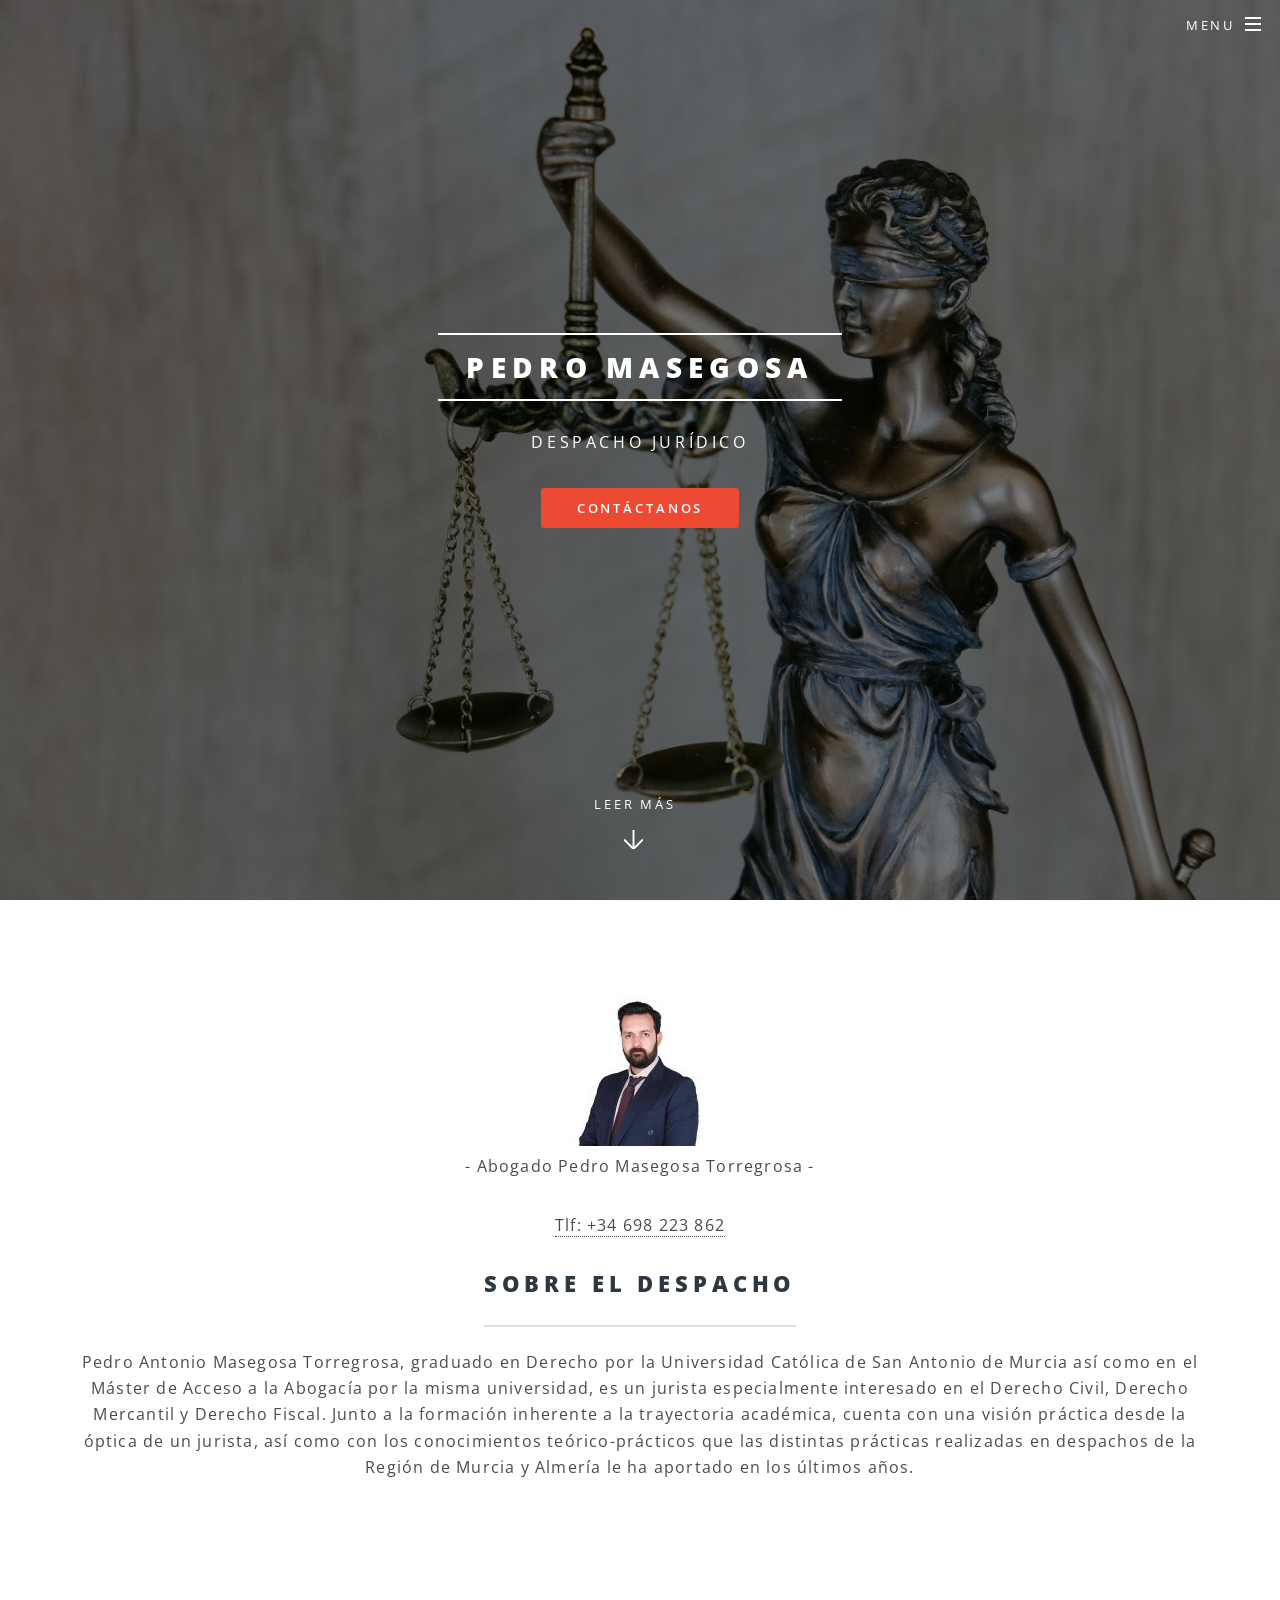
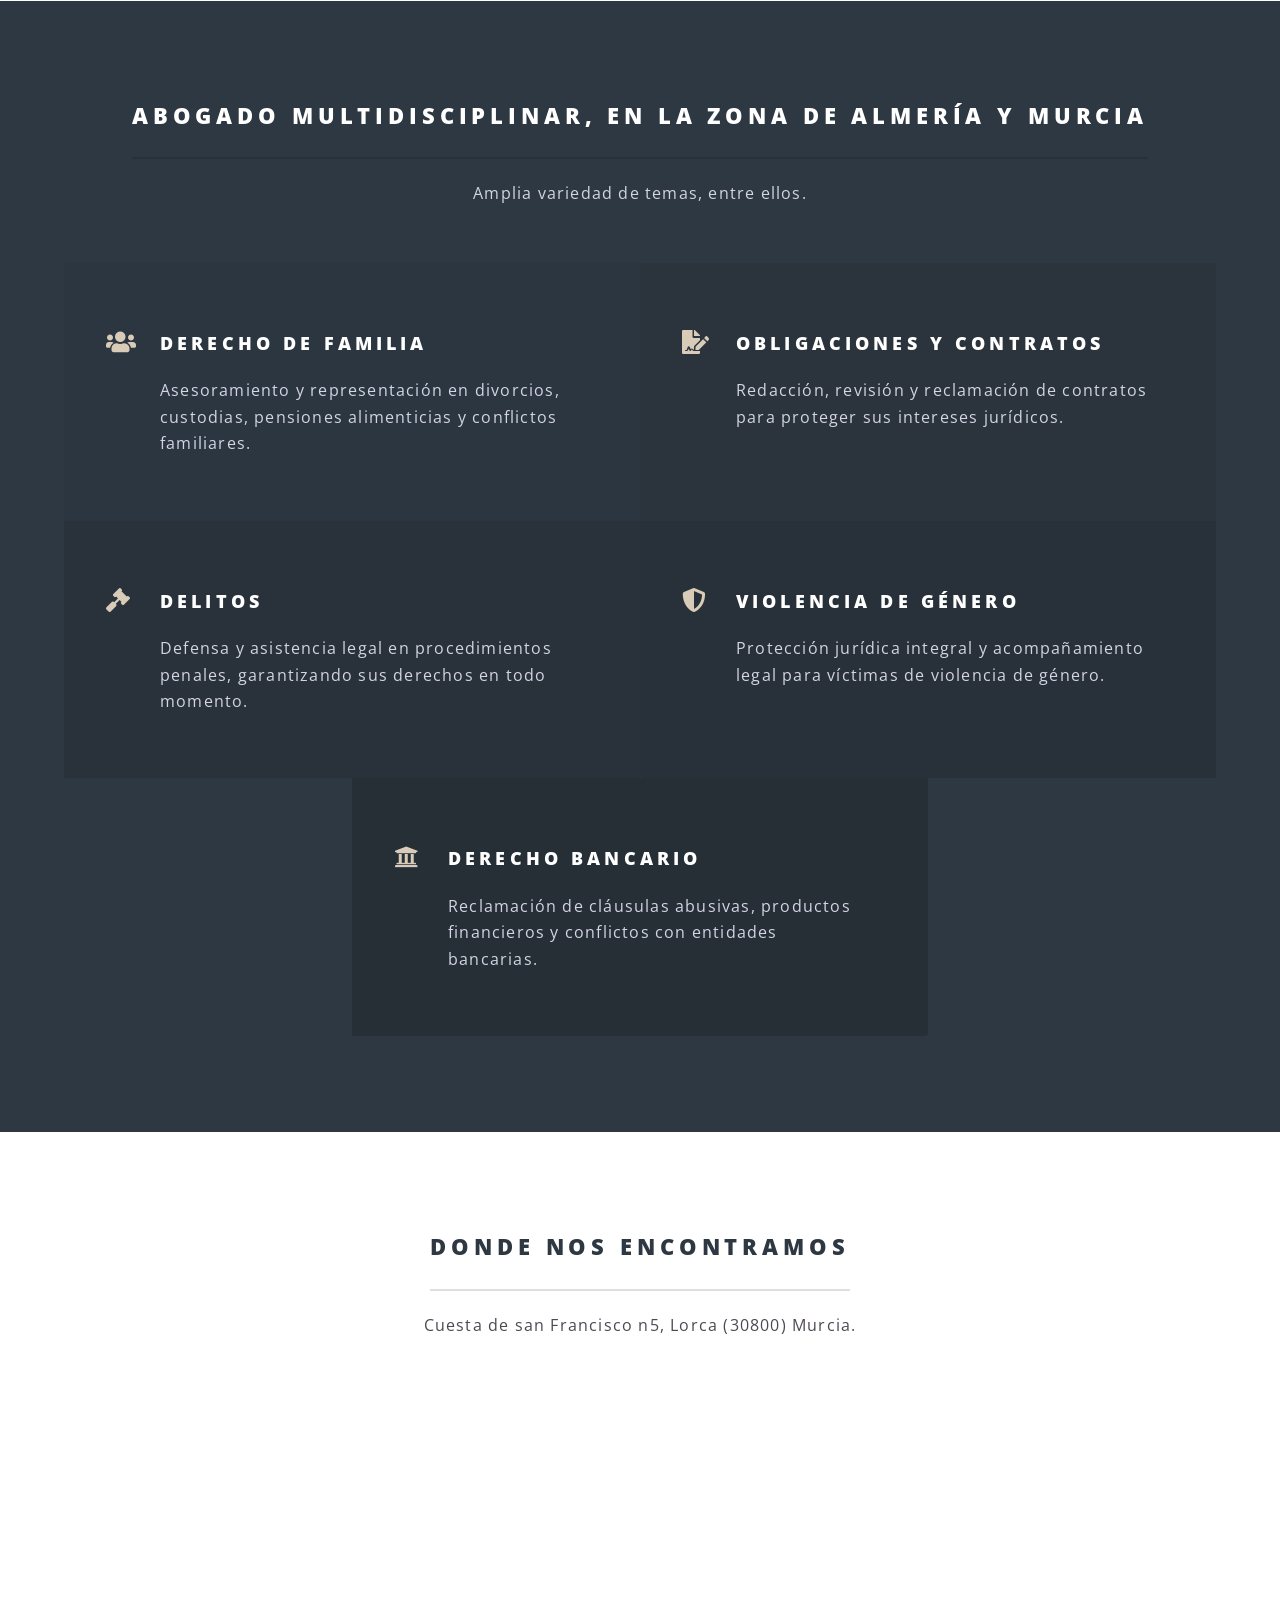
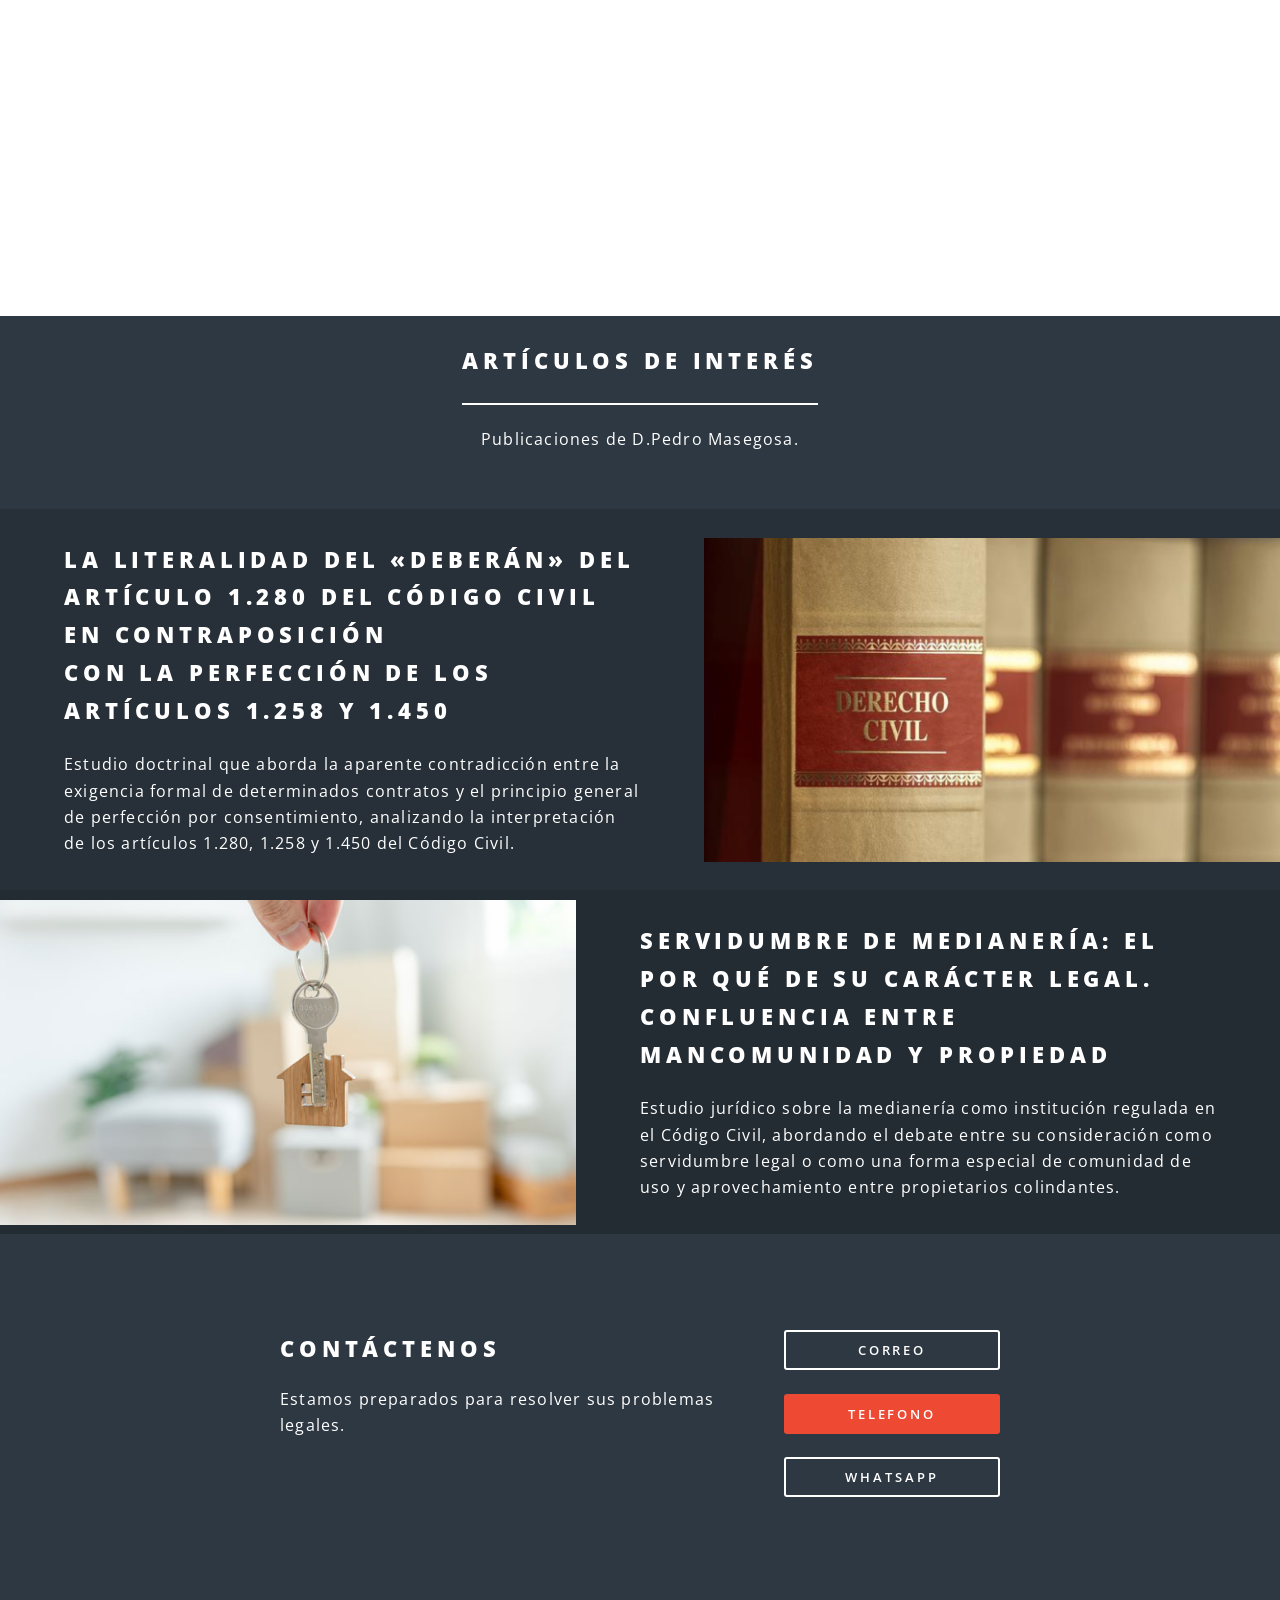
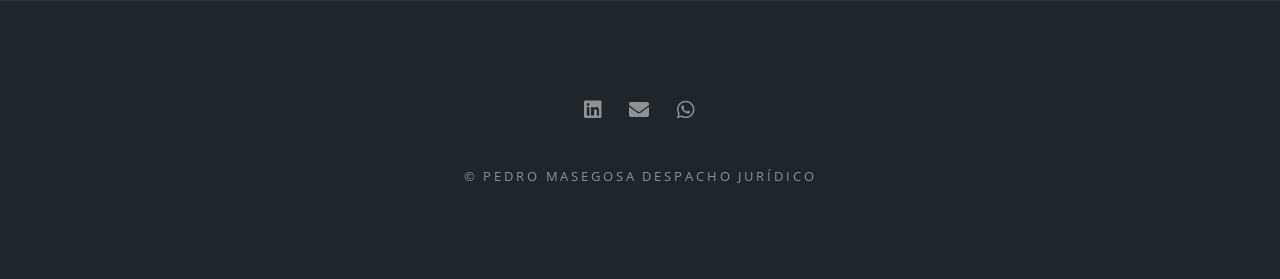
==== commit cdb2160b: "actualización actualización" ====
--- a/WebPedroMasegosa/index.html
+++ b/WebPedroMasegosa/index.html
@@ -34,7 +34,7 @@
 						<a href="#menu" class="menuToggle"><span>Menu</span></a>
 						<div id="menu">
 							<ul>
-								<li><a href="index.html" class="scrolly">Home</a></li>
+								<li><a href="index.html" class="scrolly">Inicio</a></li>
 								<li><a href="#one" class="scrolly">Sobre el despacho</a></li>
 								<li><a href="#three" class="scrolly">Servicios</a></li>
 								<li><a href="#ubicacion" class="scrolly">Ubicación</a></li>
@@ -53,10 +53,10 @@
 				<h2>Pedro Masegosa</h2>
 				<p>Despacho Jurídico</p>
 				<ul class="actions special">
-					<li><a href="#cta" class="button primary scrolly">Contactanos</a></li>
-				</ul>
-			</div>
-			<a href="#one" class="more scrolly">Learn More</a>
+					<li><a href="#cta" class="button primary scrolly">Contáctanos</a></li>
+				</ul>
+			</div>
+			<a href="#one" class="more scrolly">LEER MÁS</a>
 		</section>
 
 		<!-- One -->
@@ -183,7 +183,7 @@
 						</h2>
 						<p>Estudio jurídico sobre la medianería como institución regulada en el Código Civil, abordando
 							el debate entre su consideración como servidumbre legal o como una forma especial de
-							comunidad de uso y aprovechamiento entre propietarios colindantes</p>
+							comunidad de uso y aprovechamiento entre propietarios colindantes.</p>
 					</a>
 
 				</div>
@@ -195,7 +195,7 @@
 		<section id="cta" class="wrapper style4">
 			<div class="inner">
 				<header>
-					<h2>Contactanos</h2>
+					<h2>Contáctenos</h2>
 					<p>Estamos preparados para resolver sus problemas legales.</p>
 				</header>
 				<ul class="actions stacked">
